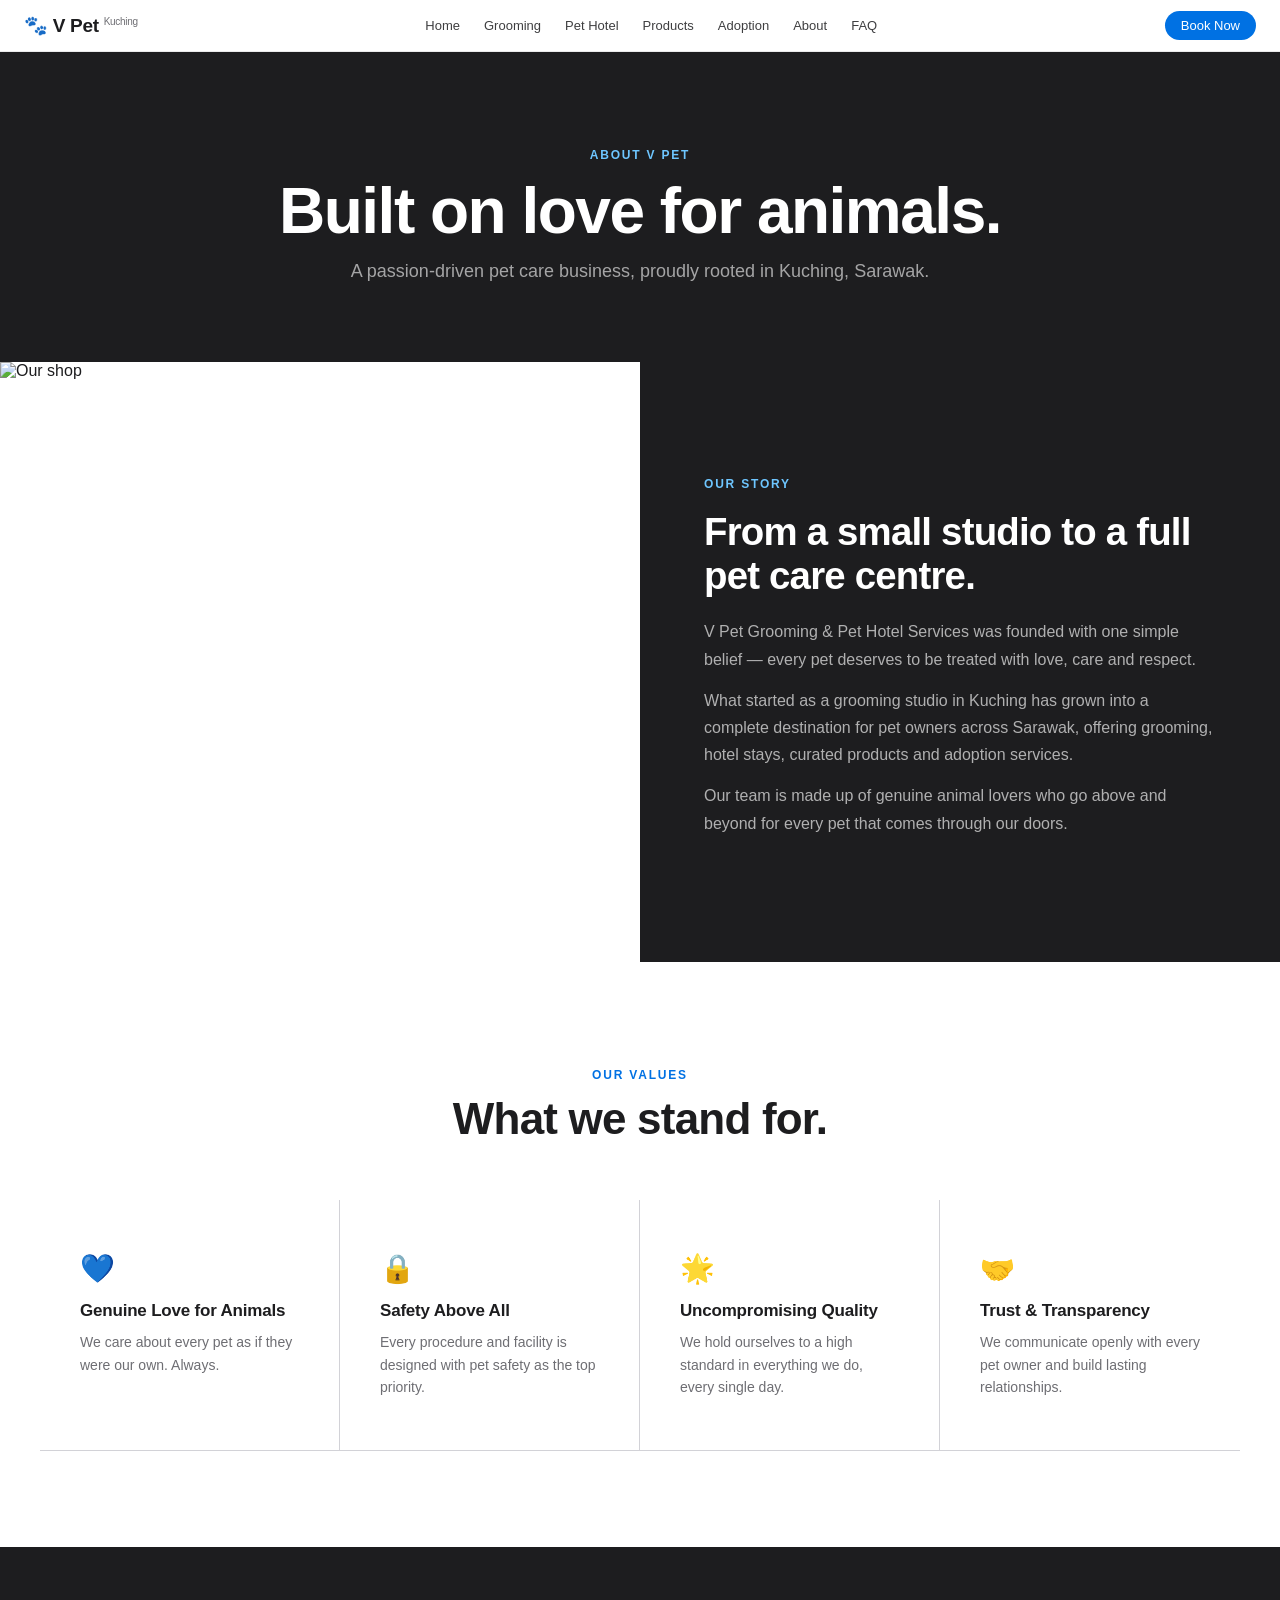
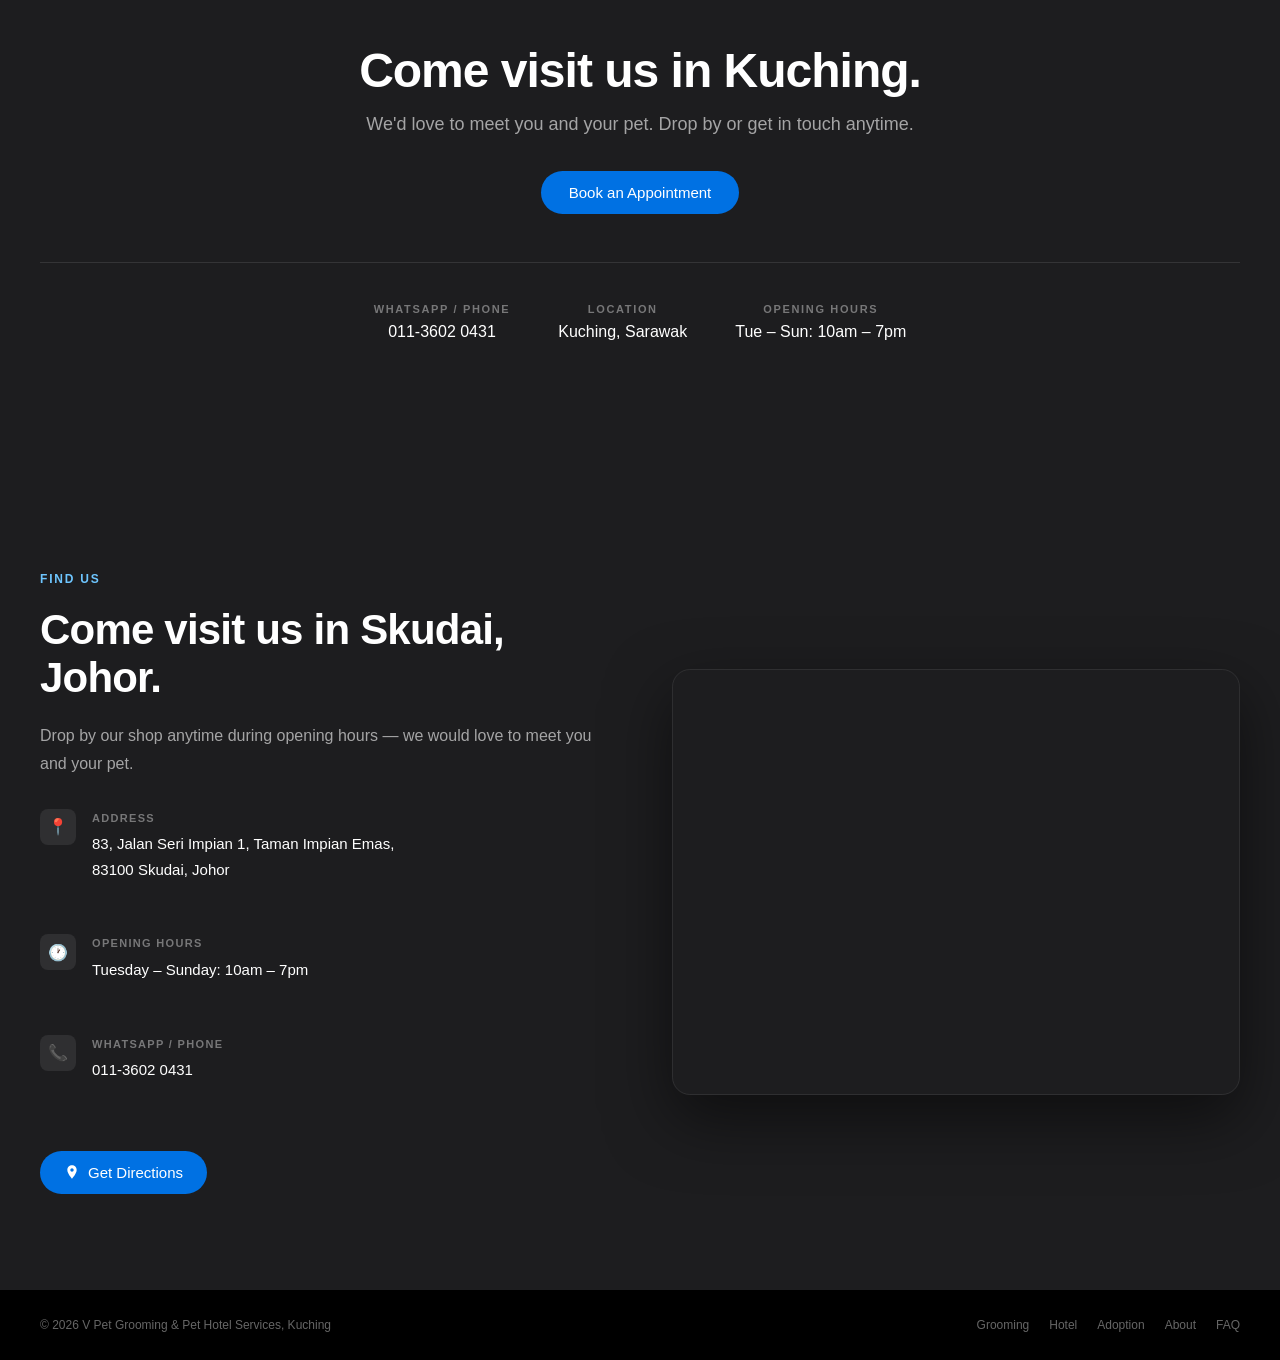
==== about.html @ 7e73fe81 "Website" ====
<!DOCTYPE html>
<html lang="en">
<head>
  <meta charset="UTF-8" />
  <meta name="viewport" content="width=device-width, initial-scale=1.0" />
  <title>About Us — V Pet</title>
  <link rel="stylesheet" href="style.css" />
</head>
<body>
  <nav class="nav">
    <a href="index.html" class="nav-logo">🐾 V Pet <sup>Kuching</sup></a>
    <ul class="nav-links">
      <li><a href="index.html">Home</a></li>
      <li><a href="grooming.html">Grooming</a></li>
      <li><a href="hotel.html">Pet Hotel</a></li>
      <li><a href="products.html">Products</a></li>
      <li><a href="adoption.html">Adoption</a></li>
      <li><a href="about.html">About</a></li>
      <li><a href="faq.html">FAQ</a></li>
    </ul>
    <a href="grooming.html" class="nav-cta">Book Now</a>
    <button class="hamburger" id="hamburger" aria-label="Toggle menu" aria-expanded="false">
      <span></span><span></span><span></span>
    </button>
  </nav>

  <div class="page-hero">
    <p class="eyebrow">About V Pet</p>
    <h1>Built on love for animals.</h1>
    <p>A passion-driven pet care business, proudly rooted in Kuching, Sarawak.</p>
  </div>

  <div class="about-split">
    <div class="about-img">
      <img src="https://images.unsplash.com/photo-1587300003388-59208cc962cb?w=900&auto=format&fit=crop" alt="Our shop" />
    </div>
    <div class="about-text-block">
      <p class="eyebrow">Our Story</p>
      <h2>From a small studio to a full pet care centre.</h2>
      <p>V Pet Grooming & Pet Hotel Services was founded with one simple belief — every pet deserves to be treated with love, care and respect.</p>
      <p>What started as a grooming studio in Kuching has grown into a complete destination for pet owners across Sarawak, offering grooming, hotel stays, curated products and adoption services.</p>
      <p>Our team is made up of genuine animal lovers who go above and beyond for every pet that comes through our doors.</p>
    </div>
  </div>

  <div class="pad-section">
    <div class="section-header">
      <p class="eyebrow">Our Values</p>
      <h2>What we stand for.</h2>
    </div>
    <div class="values-grid max-w">
      <div class="value-item"><div class="value-icon">💙</div><h3>Genuine Love for Animals</h3><p>We care about every pet as if they were our own. Always.</p></div>
      <div class="value-item"><div class="value-icon">🔒</div><h3>Safety Above All</h3><p>Every procedure and facility is designed with pet safety as the top priority.</p></div>
      <div class="value-item"><div class="value-icon">🌟</div><h3>Uncompromising Quality</h3><p>We hold ourselves to a high standard in everything we do, every single day.</p></div>
      <div class="value-item"><div class="value-icon">🤝</div><h3>Trust & Transparency</h3><p>We communicate openly with every pet owner and build lasting relationships.</p></div>
    </div>
  </div>

  <div class="cta-section">
    <h2>Come visit us in Kuching.</h2>
    <p>We'd love to meet you and your pet. Drop by or get in touch anytime.</p>
    <a href="grooming.html" class="btn-primary">Book an Appointment</a>
    <div class="contact-row">
      <div class="contact-item"><p class="label">WhatsApp / Phone</p><p class="value">011-3602 0431</p></div>
      <div class="contact-item"><p class="label">Location</p><p class="value">Kuching, Sarawak</p></div>
      <div class="contact-item"><p class="label">Opening Hours</p><p class="value">Tue – Sun: 10am – 7pm</p></div>
    </div>
  </div>

  <!-- LOCATION -->
  <section class="location-section">
    <div class="location-inner">
      <div class="location-text">
        <p class="eyebrow">Find Us</p>
        <h2>Come visit us in Skudai, Johor.</h2>
        <p>Drop by our shop anytime during opening hours — we would love to meet you and your pet.</p>
        <div class="location-details">
          <div class="location-detail">
            <div class="detail-icon">📍</div>
            <div>
              <p class="detail-label">Address</p>
              <p class="detail-value">83, Jalan Seri Impian 1, Taman Impian Emas,<br>83100 Skudai, Johor</p>
            </div>
          </div>
          <div class="location-detail">
            <div class="detail-icon">🕐</div>
            <div>
              <p class="detail-label">Opening Hours</p>
              <p class="detail-value">Tuesday – Sunday: 10am – 7pm</p>
            </div>
          </div>
          <div class="location-detail">
            <div class="detail-icon">📞</div>
            <div>
              <p class="detail-label">WhatsApp / Phone</p>
              <p class="detail-value">011-3602 0431</p>
            </div>
          </div>
        </div>
        <a href="https://www.google.com/maps/dir/?api=1&destination=83+Jalan+Seri+Impian+1+Taman+Impian+Emas+83100+Skudai+Johor" target="_blank" class="directions-btn">
          <svg viewBox="0 0 24 24" xmlns="http://www.w3.org/2000/svg"><path d="M12 2C8.13 2 5 5.13 5 9c0 5.25 7 13 7 13s7-7.75 7-13c0-3.87-3.13-7-7-7zm0 9.5c-1.38 0-2.5-1.12-2.5-2.5s1.12-2.5 2.5-2.5 2.5 1.12 2.5 2.5-1.12 2.5-2.5 2.5z"/></svg>
          Get Directions
        </a>
      </div>
      <div class="map-container">
        <iframe
          src="https://maps.google.com/maps?q=83+Jalan+Seri+Impian+1,+Taman+Impian+Emas,+83100+Skudai,+Johor&output=embed&z=16"
          allowfullscreen
          loading="lazy"
          referrerpolicy="no-referrer-when-downgrade"
          title="V Pet location map">
        </iframe>
      </div>
    </div>
  </section>


  <footer>
    <p>© 2026 V Pet Grooming & Pet Hotel Services, Kuching</p>
    <div class="footer-links">
      <a href="grooming.html">Grooming</a>
      <a href="hotel.html">Hotel</a>
      <a href="adoption.html">Adoption</a>
      <a href="about.html">About</a>
      <a href="faq.html">FAQ</a>
    </div>
  </footer>

  <!-- Mobile Menu -->
  <div class="mobile-menu" id="mobileMenu">
    <a href="index.html">Home</a>
    <a href="grooming.html">Grooming</a>
    <a href="hotel.html">Pet Hotel</a>
    <a href="products.html">Products</a>
    <a href="adoption.html">Adoption</a>
    <a href="about.html">About</a>
    <a href="faq.html">FAQ</a>
    <a href="https://wa.me/601136020431" target="_blank" class="mobile-cta">Book Now</a>
  </div>

  <script>
    const hamburger = document.getElementById("hamburger");
    const mobileMenu = document.getElementById("mobileMenu");
    hamburger.addEventListener("click", () => {
      const isOpen = mobileMenu.classList.toggle("open");
      hamburger.classList.toggle("open");
      hamburger.setAttribute("aria-expanded", isOpen);
      document.body.style.overflow = isOpen ? "hidden" : "";
    });
    // Close on link click
    mobileMenu.querySelectorAll("a").forEach(link => {
      link.addEventListener("click", () => {
        mobileMenu.classList.remove("open");
        hamburger.classList.remove("open");
        hamburger.setAttribute("aria-expanded", false);
        document.body.style.overflow = "";
      });
    });
  </script>
</body>
</html>
---- style.css ----
/* ── Reset & Base ── */
*, *::before, *::after { margin: 0; padding: 0; box-sizing: border-box; }

:root {
  --black:   #1D1D1F;
  --white:   #FFFFFF;
  --grey:    #6E6E73;
  --light:   #F5F5F7;
  --blue:    #0071E3;
  --blue-dk: #0077ED;
  --border:  #D2D2D7;
  --font: -apple-system, BlinkMacSystemFont, 'SF Pro Display', 'Segoe UI', sans-serif;
}

html { scroll-behavior: smooth; }

body {
  font-family: var(--font);
  color: var(--black);
  background: var(--white);
  -webkit-font-smoothing: antialiased;
}

img { display: block; width: 100%; }
a { text-decoration: none; color: inherit; }

/* ── Navbar ── */
.nav {
  position: sticky; top: 0; z-index: 200;
  height: 52px;
  background: rgba(255,255,255,0.85);
  backdrop-filter: saturate(180%) blur(20px);
  -webkit-backdrop-filter: saturate(180%) blur(20px);
  border-bottom: 1px solid rgba(0,0,0,0.08);
  display: flex; align-items: center; justify-content: space-between;
  padding: 0 24px;
}
.nav-logo {
  font-size: 19px; font-weight: 600; letter-spacing: -0.3px;
  color: var(--black);
}
.nav-logo sup { font-size: 10px; font-weight: 400; color: var(--grey); vertical-align: super; }
.nav-links { display: flex; gap: 0; list-style: none; }
.nav-links a {
  font-size: 13px; color: var(--black); padding: 0 12px; height: 52px;
  display: flex; align-items: center; opacity: 0.85;
  transition: opacity 0.15s;
}
.nav-links a:hover { opacity: 1; }
.nav-links a.active { color: var(--blue); opacity: 1; }
.nav-cta {
  font-size: 13px; background: var(--blue); color: white;
  padding: 7px 16px; border-radius: 20px; font-weight: 500;
  transition: background 0.2s;
}
.nav-cta:hover { background: var(--blue-dk); }

/* ── Hero ── */
.hero {
  position: relative; height: 100vh; min-height: 600px;
  display: flex; flex-direction: column;
  align-items: center; justify-content: flex-end;
  text-align: center; overflow: hidden;
  padding-bottom: 80px;
}
.hero-bg {
  position: absolute; inset: 0;
  background-size: cover; background-position: center;
  filter: brightness(0.42);
  transition: transform 8s ease;
}
.hero:hover .hero-bg { transform: scale(1.03); }
.hero-content { position: relative; z-index: 2; max-width: 800px; padding: 0 24px; }
.hero-eyebrow {
  font-size: 13px; font-weight: 600; letter-spacing: 0.12em;
  text-transform: uppercase; color: #6EC6FF; margin-bottom: 18px;
}
.hero h1 {
  font-size: clamp(40px, 6vw, 72px);
  font-weight: 700; letter-spacing: -1.5px; line-height: 1.05;
  color: white; margin-bottom: 18px;
}
.hero p {
  font-size: clamp(16px, 2vw, 21px); color: rgba(255,255,255,0.75);
  line-height: 1.5; margin-bottom: 36px; font-weight: 300;
}
.hero-actions { display: flex; gap: 16px; justify-content: center; flex-wrap: wrap; }
.btn-primary {
  font-size: 15px; font-weight: 500;
  background: var(--blue); color: white;
  padding: 13px 28px; border-radius: 30px;
  transition: background 0.2s, transform 0.15s;
  display: inline-block;
}
.btn-primary:hover { background: var(--blue-dk); transform: scale(1.02); }
.btn-ghost {
  font-size: 15px; font-weight: 500;
  background: rgba(255,255,255,0.15);
  backdrop-filter: blur(10px);
  border: 1px solid rgba(255,255,255,0.3);
  color: white; padding: 13px 28px; border-radius: 30px;
  transition: background 0.2s;
  display: inline-block;
}
.btn-ghost:hover { background: rgba(255,255,255,0.25); }

/* ── Billboard sections (Apple-style full-bleed feature) ── */
.billboard {
  position: relative; height: 85vh; min-height: 520px;
  display: flex; align-items: flex-end;
  overflow: hidden;
}
.billboard-bg {
  position: absolute; inset: 0;
  background-size: cover; background-position: center;
}
.billboard-overlay {
  position: absolute; inset: 0;
  background: linear-gradient(to top, rgba(0,0,0,0.75) 0%, rgba(0,0,0,0.1) 55%, transparent 100%);
}
.billboard-content {
  position: relative; z-index: 2;
  padding: 64px 64px; color: white; max-width: 620px;
}
.billboard-content .eyebrow {
  font-size: 12px; font-weight: 600; letter-spacing: 0.15em;
  text-transform: uppercase; color: #6EC6FF; margin-bottom: 14px;
}
.billboard-content h2 {
  font-size: clamp(32px, 4vw, 52px);
  font-weight: 700; letter-spacing: -1px; line-height: 1.1;
  margin-bottom: 16px;
}
.billboard-content p {
  font-size: 16px; color: rgba(255,255,255,0.78);
  line-height: 1.65; margin-bottom: 28px; font-weight: 300;
}
.btn-link {
  font-size: 15px; color: #6EC6FF; font-weight: 500;
  display: inline-flex; align-items: center; gap: 6px;
  border-bottom: 1px solid rgba(110,198,255,0.4);
  padding-bottom: 2px;
  transition: color 0.15s;
}
.btn-link:hover { color: white; border-color: rgba(255,255,255,0.5); }
.btn-link::after { content: '→'; font-size: 16px; }

/* ── Stat strip ── */
.stats {
  display: grid; grid-template-columns: repeat(4, 1fr);
  border-top: 1px solid var(--border);
  border-bottom: 1px solid var(--border);
}
.stat {
  padding: 40px 24px; text-align: center;
  border-right: 1px solid var(--border);
}
.stat:last-child { border-right: none; }
.stat-number {
  font-size: 40px; font-weight: 700; letter-spacing: -1px;
  color: var(--blue); margin-bottom: 6px;
}
.stat-label { font-size: 13px; color: var(--grey); }

/* ── Services tiled grid ── */
.tile-section { background: var(--light); padding: 80px 24px; }
.tile-header { text-align: center; margin-bottom: 56px; }
.tile-header .eyebrow {
  font-size: 12px; font-weight: 600; letter-spacing: 0.15em;
  text-transform: uppercase; color: var(--blue); margin-bottom: 12px;
}
.tile-header h2 {
  font-size: clamp(28px, 4vw, 44px); font-weight: 700;
  letter-spacing: -0.8px; color: var(--black);
}
.tile-grid {
  display: grid;
  grid-template-columns: repeat(auto-fit, minmax(260px, 1fr));
  gap: 2px; max-width: 1200px; margin: 0 auto;
}
.tile {
  background: var(--white); overflow: hidden;
  transition: transform 0.25s; cursor: pointer;
  display: block; color: inherit;
}
.tile:hover { transform: scale(1.01); z-index: 2; position: relative; }
.tile img { height: 260px; object-fit: cover; }
.tile-body { padding: 28px 28px 32px; }
.tile-body .tag {
  font-size: 11px; font-weight: 600; letter-spacing: 0.12em;
  text-transform: uppercase; color: var(--blue); margin-bottom: 10px;
}
.tile-body h3 {
  font-size: 20px; font-weight: 600; letter-spacing: -0.3px;
  margin-bottom: 10px; color: var(--black);
}
.tile-body p { font-size: 14px; color: var(--grey); line-height: 1.6; }

/* ── Pricing ── */
.pricing-section { padding: 96px 24px; background: var(--white); }
.pricing-section .section-header { text-align: center; margin-bottom: 56px; }
.pricing-section .eyebrow {
  font-size: 12px; font-weight: 600; letter-spacing: 0.15em;
  text-transform: uppercase; color: var(--blue); margin-bottom: 12px;
}
.pricing-section h2 {
  font-size: clamp(28px, 4vw, 44px); font-weight: 700;
  letter-spacing: -0.8px;
}
.pricing-section p.sub {
  font-size: 17px; color: var(--grey); margin-top: 10px; font-weight: 300;
}
.pricing-grid {
  display: grid; grid-template-columns: repeat(auto-fit, minmax(260px, 1fr));
  gap: 1px; background: var(--border);
  border: 1px solid var(--border);
  border-radius: 18px; overflow: hidden;
  max-width: 960px; margin: 0 auto;
}
.pricing-card {
  background: var(--white); padding: 40px 36px;
}
.pricing-card.featured { background: var(--black); color: white; }
.pricing-card .plan-name {
  font-size: 13px; font-weight: 600; letter-spacing: 0.08em;
  text-transform: uppercase; color: var(--blue); margin-bottom: 8px;
}
.pricing-card.featured .plan-name { color: #6EC6FF; }
.pricing-card .price {
  font-size: 44px; font-weight: 700; letter-spacing: -1.5px;
  margin: 12px 0 4px;
}
.pricing-card .price-note {
  font-size: 13px; color: var(--grey); margin-bottom: 28px;
}
.pricing-card.featured .price-note { color: rgba(255,255,255,0.5); }
.pricing-card hr { border: none; border-top: 1px solid var(--border); margin-bottom: 24px; }
.pricing-card.featured hr { border-color: rgba(255,255,255,0.12); }
.pricing-card ul { list-style: none; display: flex; flex-direction: column; gap: 12px; }
.pricing-card li { font-size: 14px; color: var(--grey); display: flex; gap: 10px; align-items: flex-start; }
.pricing-card.featured li { color: rgba(255,255,255,0.7); }
.pricing-card li::before { content: '✓'; color: var(--blue); font-weight: 700; flex-shrink: 0; }
.pricing-card.featured li::before { color: #6EC6FF; }

/* ── Pet cards (adoption) ── */
.pet-section { padding: 96px 24px; background: var(--light); }
.pets-grid {
  display: grid; grid-template-columns: repeat(auto-fill, minmax(260px, 1fr));
  gap: 24px; max-width: 1200px; margin: 0 auto;
}
.pet-card {
  background: var(--white); border-radius: 18px; overflow: hidden;
  box-shadow: 0 2px 20px rgba(0,0,0,0.07);
  transition: transform 0.2s, box-shadow 0.2s;
}
.pet-card:hover { transform: translateY(-6px); box-shadow: 0 12px 40px rgba(0,0,0,0.12); }
.pet-card img { height: 240px; object-fit: cover; }
.pet-card-body { padding: 22px 24px 28px; }
.pet-card-body .breed {
  font-size: 11px; font-weight: 600; letter-spacing: 0.12em;
  text-transform: uppercase; color: var(--blue); margin-bottom: 6px;
}
.pet-card-body h3 { font-size: 20px; font-weight: 600; letter-spacing: -0.3px; margin-bottom: 8px; }
.pet-card-body p { font-size: 14px; color: var(--grey); line-height: 1.55; margin-bottom: 20px; }
.adopt-link {
  font-size: 14px; color: var(--blue); font-weight: 500;
  display: inline-flex; align-items: center; gap: 5px;
}
.adopt-link::after { content: '→'; }
.adopt-link:hover { color: var(--blue-dk); }

/* ── Products ── */
.products-section { padding: 96px 24px; }
.products-grid {
  display: grid; grid-template-columns: repeat(auto-fill, minmax(220px, 1fr));
  gap: 24px; max-width: 1200px; margin: 0 auto;
}
.product-card {
  border-radius: 16px; overflow: hidden;
  border: 1px solid var(--border);
  transition: box-shadow 0.2s, transform 0.2s;
}
.product-card:hover { transform: translateY(-4px); box-shadow: 0 8px 30px rgba(0,0,0,0.1); }
.product-card img { height: 200px; object-fit: cover; }
.product-body { padding: 18px 20px 24px; background: var(--white); }
.product-body .category {
  font-size: 11px; font-weight: 600; letter-spacing: 0.12em;
  text-transform: uppercase; color: var(--blue); margin-bottom: 6px;
}
.product-body h3 { font-size: 16px; font-weight: 600; margin-bottom: 4px; }
.product-body .product-desc { font-size: 13px; color: var(--grey); margin-bottom: 12px; }
.product-body .product-price { font-size: 17px; font-weight: 700; color: var(--black); }

/* ── About ── */
.about-split {
  display: grid; grid-template-columns: 1fr 1fr;
  min-height: 600px;
}
.about-img { overflow: hidden; }
.about-img img { height: 100%; object-fit: cover; }
.about-text-block {
  padding: 80px 64px; display: flex;
  flex-direction: column; justify-content: center;
  background: var(--black); color: white;
}
.about-text-block .eyebrow {
  font-size: 12px; font-weight: 600; letter-spacing: 0.15em;
  text-transform: uppercase; color: #6EC6FF; margin-bottom: 16px;
}
.about-text-block h2 {
  font-size: clamp(28px, 3vw, 42px); font-weight: 700;
  letter-spacing: -0.8px; line-height: 1.15; margin-bottom: 20px;
}
.about-text-block p {
  font-size: 16px; color: rgba(255,255,255,0.65);
  line-height: 1.7; margin-bottom: 14px; font-weight: 300;
}

/* ── Values ── */
.values-grid {
  display: grid; grid-template-columns: repeat(auto-fit, minmax(220px, 1fr));
  gap: 0; max-width: 100%;
}
.value-item {
  padding: 52px 40px; border-right: 1px solid var(--border);
  border-bottom: 1px solid var(--border);
}
.value-item:nth-child(4n) { border-right: none; }
.value-icon { font-size: 28px; margin-bottom: 16px; }
.value-item h3 { font-size: 17px; font-weight: 600; margin-bottom: 10px; letter-spacing: -0.2px; }
.value-item p { font-size: 14px; color: var(--grey); line-height: 1.6; }

/* ── Page hero (inner pages) ── */
.page-hero {
  background: var(--black); padding: 96px 40px 80px;
  text-align: center;
}
.page-hero .eyebrow {
  font-size: 12px; font-weight: 600; letter-spacing: 0.15em;
  text-transform: uppercase; color: #6EC6FF; margin-bottom: 16px;
}
.page-hero h1 {
  font-size: clamp(36px, 5vw, 64px); font-weight: 700;
  letter-spacing: -1.5px; color: white; line-height: 1.05; margin-bottom: 16px;
}
.page-hero p { font-size: 18px; color: rgba(255,255,255,0.6); font-weight: 300; }

/* ── Section header ── */
.section-header { text-align: center; margin-bottom: 56px; }
.section-header .eyebrow {
  font-size: 12px; font-weight: 600; letter-spacing: 0.15em;
  text-transform: uppercase; color: var(--blue); margin-bottom: 12px;
}
.section-header h2 {
  font-size: clamp(28px, 4vw, 44px); font-weight: 700;
  letter-spacing: -0.8px; color: var(--black);
}
.section-header p { font-size: 17px; color: var(--grey); margin-top: 10px; font-weight: 300; }

/* ── Contact / CTA ── */
.cta-section {
  background: var(--black); padding: 96px 40px;
  text-align: center; color: white;
}
.cta-section h2 {
  font-size: clamp(28px, 4vw, 48px); font-weight: 700;
  letter-spacing: -1px; margin-bottom: 16px;
}
.cta-section p { font-size: 18px; color: rgba(255,255,255,0.6); margin-bottom: 36px; font-weight: 300; }
.contact-row {
  display: flex; justify-content: center; gap: 48px;
  flex-wrap: wrap; margin-top: 48px;
  border-top: 1px solid rgba(255,255,255,0.1); padding-top: 40px;
}
.contact-item { text-align: center; }
.contact-item .label {
  font-size: 11px; font-weight: 600; letter-spacing: 0.15em;
  text-transform: uppercase; color: rgba(255,255,255,0.4); margin-bottom: 8px;
}
.contact-item .value { font-size: 16px; color: white; font-weight: 500; }

/* ── Footer ── */
footer {
  background: #000; padding: 28px 40px;
  display: flex; justify-content: space-between; align-items: center;
  flex-wrap: wrap; gap: 12px;
}
footer p { font-size: 12px; color: rgba(255,255,255,0.4); }
.footer-links { display: flex; gap: 20px; }
.footer-links a { font-size: 12px; color: rgba(255,255,255,0.4); transition: color 0.15s; }
.footer-links a:hover { color: rgba(255,255,255,0.7); }

/* ── Utility ── */
.pad-section { padding: 96px 40px; }
.max-w { max-width: 1200px; margin: 0 auto; }
.bg-light { background: var(--light); }

/* ── Responsive ── */
@media (max-width: 900px) {
  .stats { grid-template-columns: repeat(2,1fr); }
  .stat:nth-child(2) { border-right: none; }
  .stat:nth-child(3) { border-right: 1px solid var(--border); }
  .about-split { grid-template-columns: 1fr; }
  .about-img { height: 340px; }
  .about-text-block { padding: 56px 32px; }
  .billboard-content { padding: 40px 32px; }
  .nav-links { display: none; }
}
@media (max-width: 600px) {
  .stats { grid-template-columns: 1fr 1fr; }
  .hero h1 { font-size: 36px; }
  .page-hero { padding: 64px 24px 56px; }
  .pad-section { padding: 64px 24px; }
  .value-item { border-right: none; }
}

/* ── Location Section ── */
.location-section {
  background: var(--black);
  padding: 96px 40px;
  color: white;
}
.location-inner {
  max-width: 1200px;
  margin: 0 auto;
  display: grid;
  grid-template-columns: 1fr 1fr;
  gap: 64px;
  align-items: center;
}
.location-text .eyebrow {
  font-size: 12px; font-weight: 600; letter-spacing: 0.15em;
  text-transform: uppercase; color: #6EC6FF; margin-bottom: 16px;
}
.location-text h2 {
  font-size: clamp(28px, 3.5vw, 42px);
  font-weight: 700; letter-spacing: -0.8px;
  line-height: 1.15; margin-bottom: 20px;
}
.location-text p {
  font-size: 16px; color: rgba(255,255,255,0.6);
  line-height: 1.7; font-weight: 300; margin-bottom: 32px;
}
.location-details {
  display: flex; flex-direction: column; gap: 20px;
  margin-bottom: 36px;
}
.location-detail {
  display: flex; gap: 16px; align-items: flex-start;
}
.location-detail .detail-icon {
  width: 36px; height: 36px;
  background: rgba(255,255,255,0.08);
  border-radius: 8px;
  display: flex; align-items: center; justify-content: center;
  font-size: 16px; flex-shrink: 0;
}
.location-detail .detail-label {
  font-size: 11px; font-weight: 600; letter-spacing: 0.12em;
  text-transform: uppercase; color: rgba(255,255,255,0.4);
  margin-bottom: 4px;
}
.location-detail .detail-value {
  font-size: 15px; color: white; font-weight: 400;
}
.directions-btn {
  display: inline-flex; align-items: center; gap: 8px;
  background: var(--blue); color: white;
  padding: 13px 24px; border-radius: 30px;
  font-size: 15px; font-weight: 500;
  transition: background 0.2s, transform 0.15s;
}
.directions-btn:hover { background: var(--blue-dk); transform: scale(1.02); }
.directions-btn svg { width: 16px; height: 16px; fill: white; }
.map-container {
  border-radius: 18px;
  overflow: hidden;
  box-shadow: 0 24px 64px rgba(0,0,0,0.5);
  aspect-ratio: 4/3;
  border: 1px solid rgba(255,255,255,0.08);
}
.map-container iframe {
  width: 100%; height: 100%;
  border: none; display: block;
}

@media (max-width: 900px) {
  .location-inner { grid-template-columns: 1fr; gap: 40px; }
  .location-section { padding: 64px 24px; }
}

/* ── Mobile Hamburger Menu ── */
.hamburger {
  display: none;
  flex-direction: column;
  justify-content: center;
  gap: 5px;
  background: none;
  border: none;
  cursor: pointer;
  padding: 4px;
  z-index: 300;
}
.hamburger span {
  display: block;
  width: 22px;
  height: 2px;
  background: var(--black);
  border-radius: 2px;
  transition: transform 0.3s ease, opacity 0.3s ease;
  transform-origin: center;
}
.hamburger.open span:nth-child(1) { transform: translateY(7px) rotate(45deg); }
.hamburger.open span:nth-child(2) { opacity: 0; }
.hamburger.open span:nth-child(3) { transform: translateY(-7px) rotate(-45deg); }

.mobile-menu {
  display: none;
  position: fixed;
  inset: 52px 0 0 0;
  background: rgba(255,255,255,0.97);
  backdrop-filter: saturate(180%) blur(20px);
  -webkit-backdrop-filter: saturate(180%) blur(20px);
  z-index: 199;
  flex-direction: column;
  padding: 32px 28px;
  gap: 0;
  overflow-y: auto;
  transform: translateY(-16px);
  opacity: 0;
  transition: transform 0.3s ease, opacity 0.3s ease;
  pointer-events: none;
}
.mobile-menu.open {
  display: flex;
  transform: translateY(0);
  opacity: 1;
  pointer-events: all;
}
.mobile-menu a {
  font-size: 20px;
  font-weight: 500;
  color: var(--black);
  padding: 16px 0;
  border-bottom: 1px solid var(--border);
  letter-spacing: -0.3px;
  display: block;
  transition: color 0.15s;
}
.mobile-menu a:last-child { border-bottom: none; }
.mobile-menu a:hover { color: var(--blue); }
.mobile-menu a.active { color: var(--blue); }
.mobile-menu .mobile-cta {
  margin-top: 28px;
  background: var(--blue);
  color: white !important;
  text-align: center;
  padding: 14px 28px !important;
  border-radius: 30px;
  border-bottom: none !important;
  font-size: 16px !important;
}
.mobile-menu .mobile-cta:hover { background: var(--blue-dk); color: white !important; }

@media (max-width: 900px) {
  .nav-links { display: none; }
  .nav-cta { display: none; }
  .hamburger { display: flex; }
}
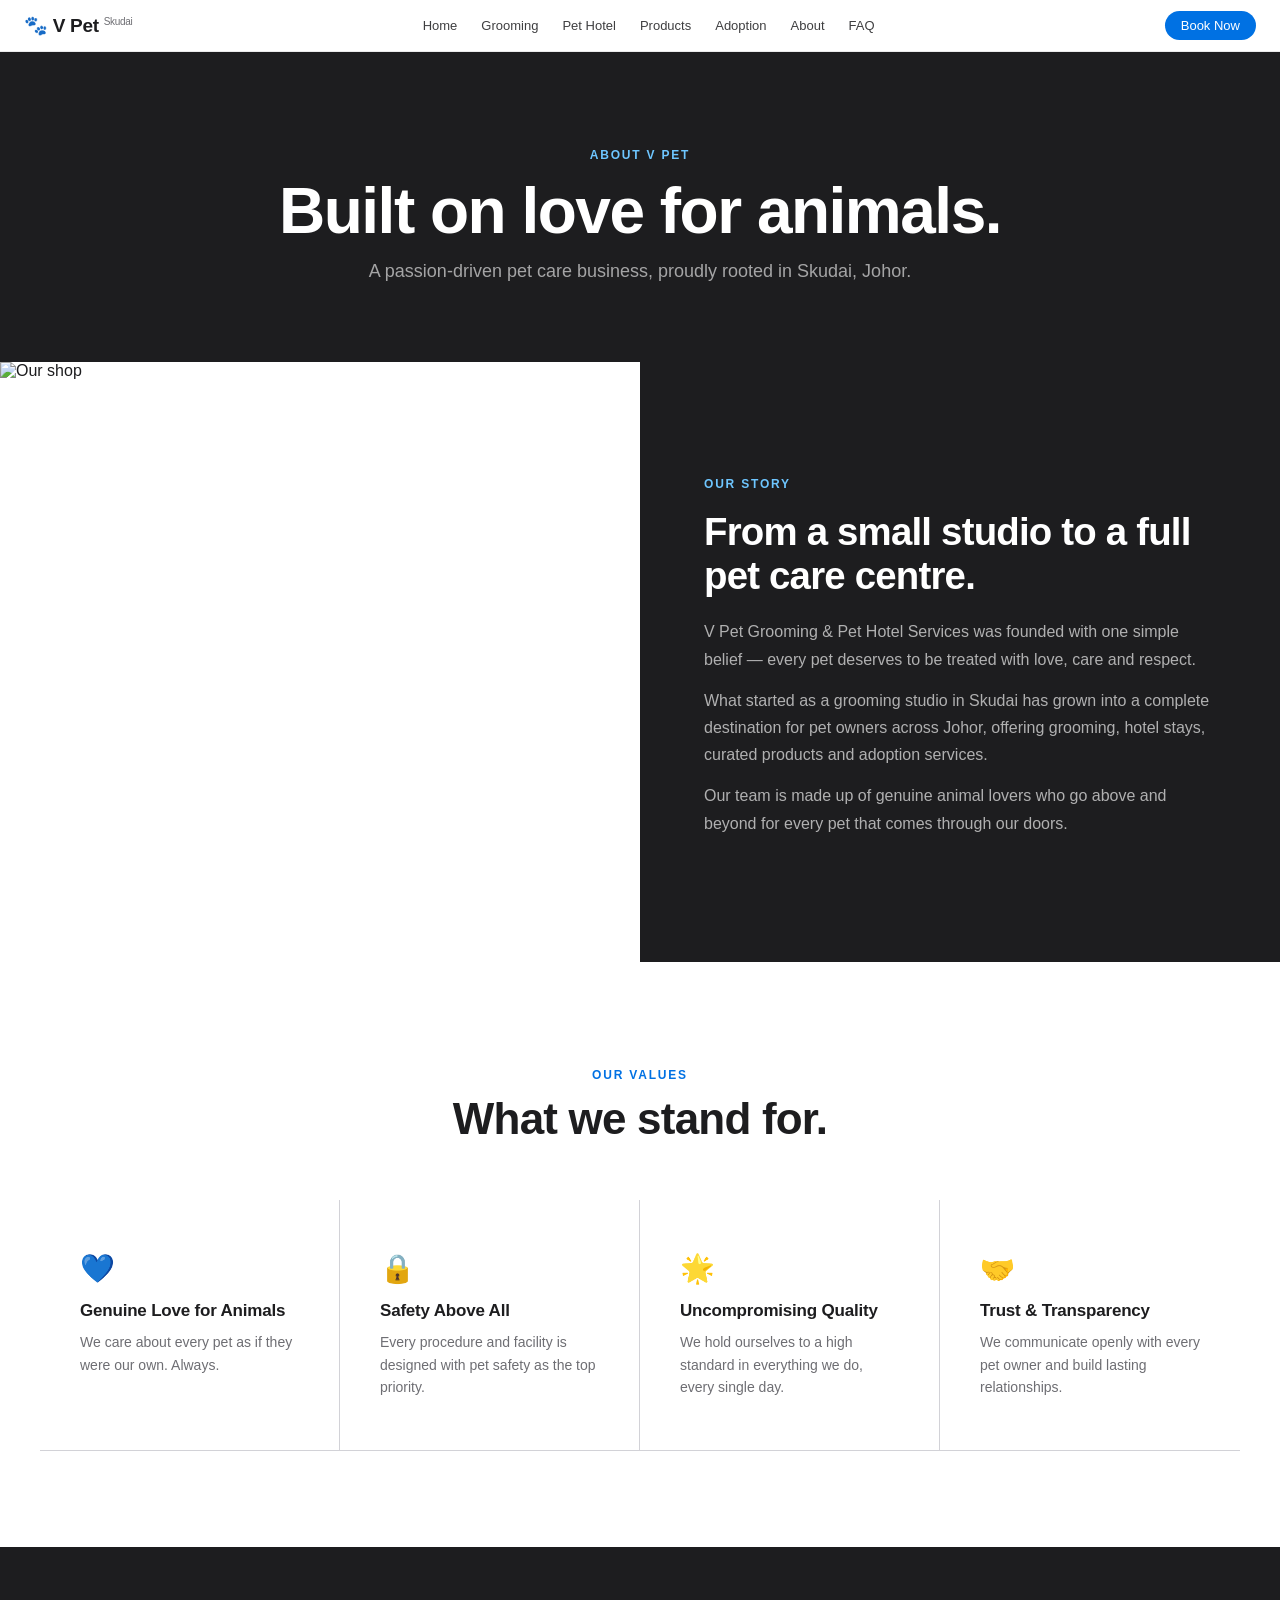
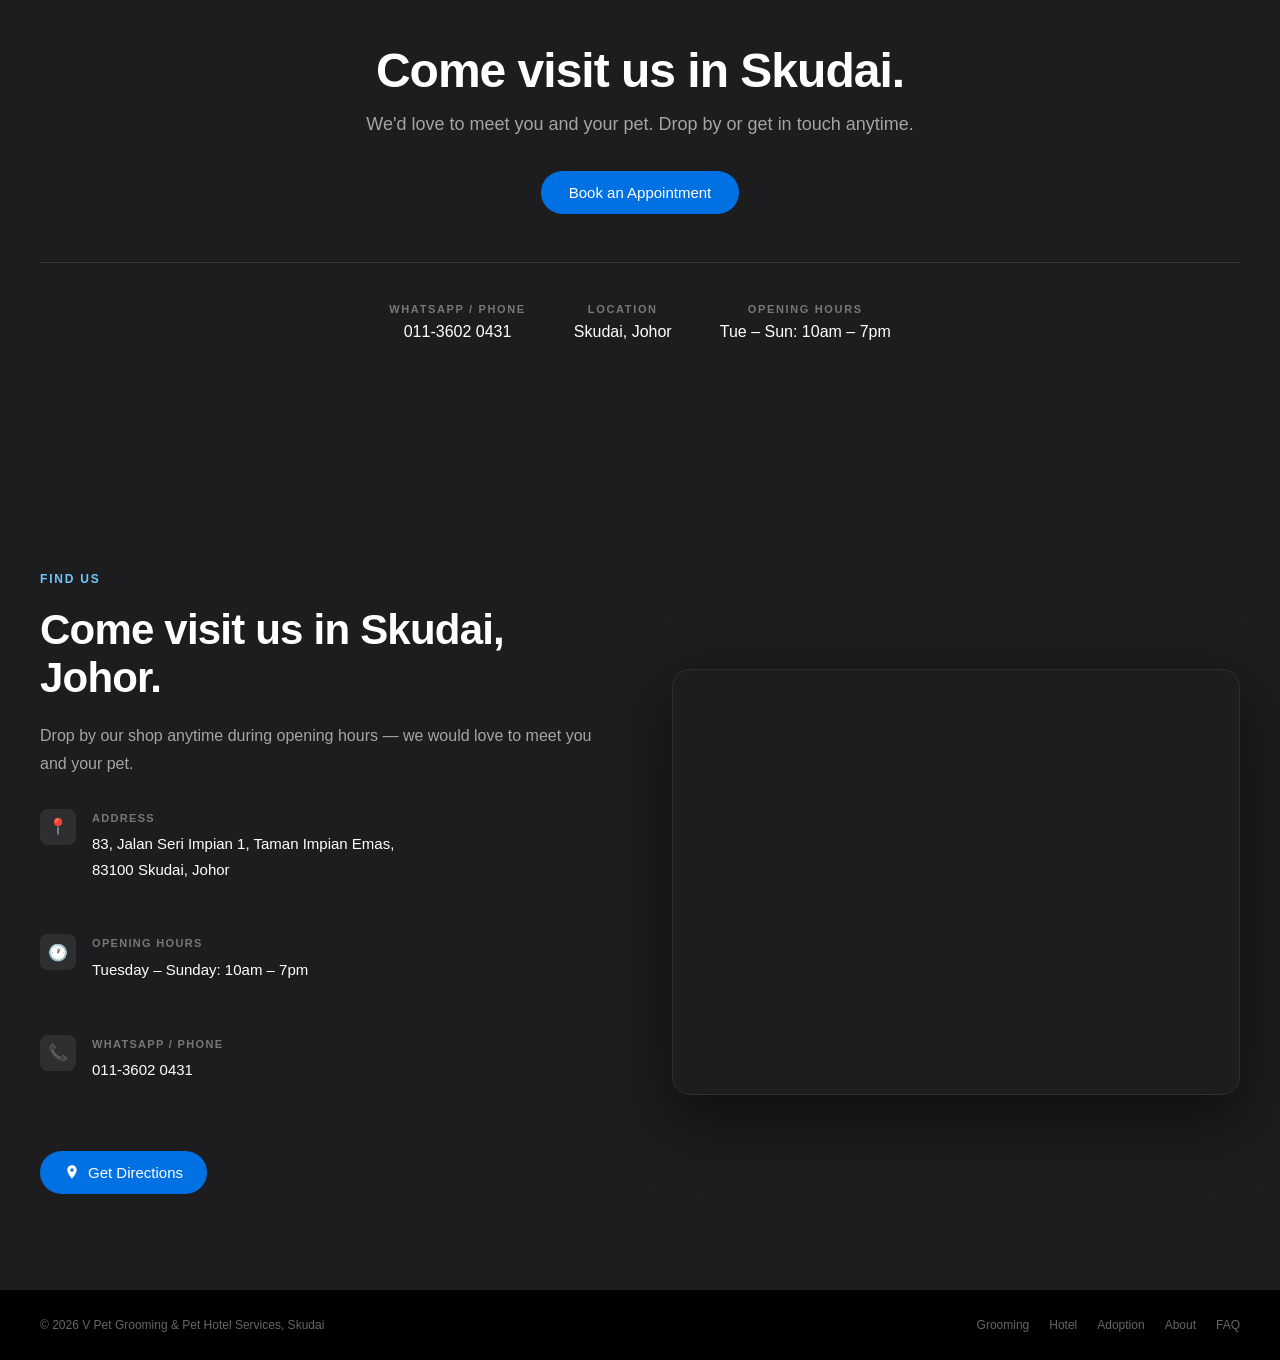
==== commit 94419317: "New Update" ====
--- a/about.html
+++ b/about.html
@@ -8,7 +8,7 @@
 </head>
 <body>
   <nav class="nav">
-    <a href="index.html" class="nav-logo">🐾 V Pet <sup>Kuching</sup></a>
+    <a href="index.html" class="nav-logo">🐾 V Pet <sup>Skudai</sup></a>
     <ul class="nav-links">
       <li><a href="index.html">Home</a></li>
       <li><a href="grooming.html">Grooming</a></li>
@@ -27,7 +27,7 @@
   <div class="page-hero">
     <p class="eyebrow">About V Pet</p>
     <h1>Built on love for animals.</h1>
-    <p>A passion-driven pet care business, proudly rooted in Kuching, Sarawak.</p>
+    <p>A passion-driven pet care business, proudly rooted in Skudai, Johor.</p>
   </div>
 
   <div class="about-split">
@@ -38,7 +38,7 @@
       <p class="eyebrow">Our Story</p>
       <h2>From a small studio to a full pet care centre.</h2>
       <p>V Pet Grooming & Pet Hotel Services was founded with one simple belief — every pet deserves to be treated with love, care and respect.</p>
-      <p>What started as a grooming studio in Kuching has grown into a complete destination for pet owners across Sarawak, offering grooming, hotel stays, curated products and adoption services.</p>
+      <p>What started as a grooming studio in Skudai has grown into a complete destination for pet owners across Johor, offering grooming, hotel stays, curated products and adoption services.</p>
       <p>Our team is made up of genuine animal lovers who go above and beyond for every pet that comes through our doors.</p>
     </div>
   </div>
@@ -57,12 +57,12 @@
   </div>
 
   <div class="cta-section">
-    <h2>Come visit us in Kuching.</h2>
+    <h2>Come visit us in Skudai.</h2>
     <p>We'd love to meet you and your pet. Drop by or get in touch anytime.</p>
     <a href="grooming.html" class="btn-primary">Book an Appointment</a>
     <div class="contact-row">
       <div class="contact-item"><p class="label">WhatsApp / Phone</p><p class="value">011-3602 0431</p></div>
-      <div class="contact-item"><p class="label">Location</p><p class="value">Kuching, Sarawak</p></div>
+      <div class="contact-item"><p class="label">Location</p><p class="value">Skudai, Johor</p></div>
       <div class="contact-item"><p class="label">Opening Hours</p><p class="value">Tue – Sun: 10am – 7pm</p></div>
     </div>
   </div>
@@ -116,7 +116,7 @@
 
 
   <footer>
-    <p>© 2026 V Pet Grooming & Pet Hotel Services, Kuching</p>
+    <p>© 2026 V Pet Grooming & Pet Hotel Services, Skudai</p>
     <div class="footer-links">
       <a href="grooming.html">Grooming</a>
       <a href="hotel.html">Hotel</a>
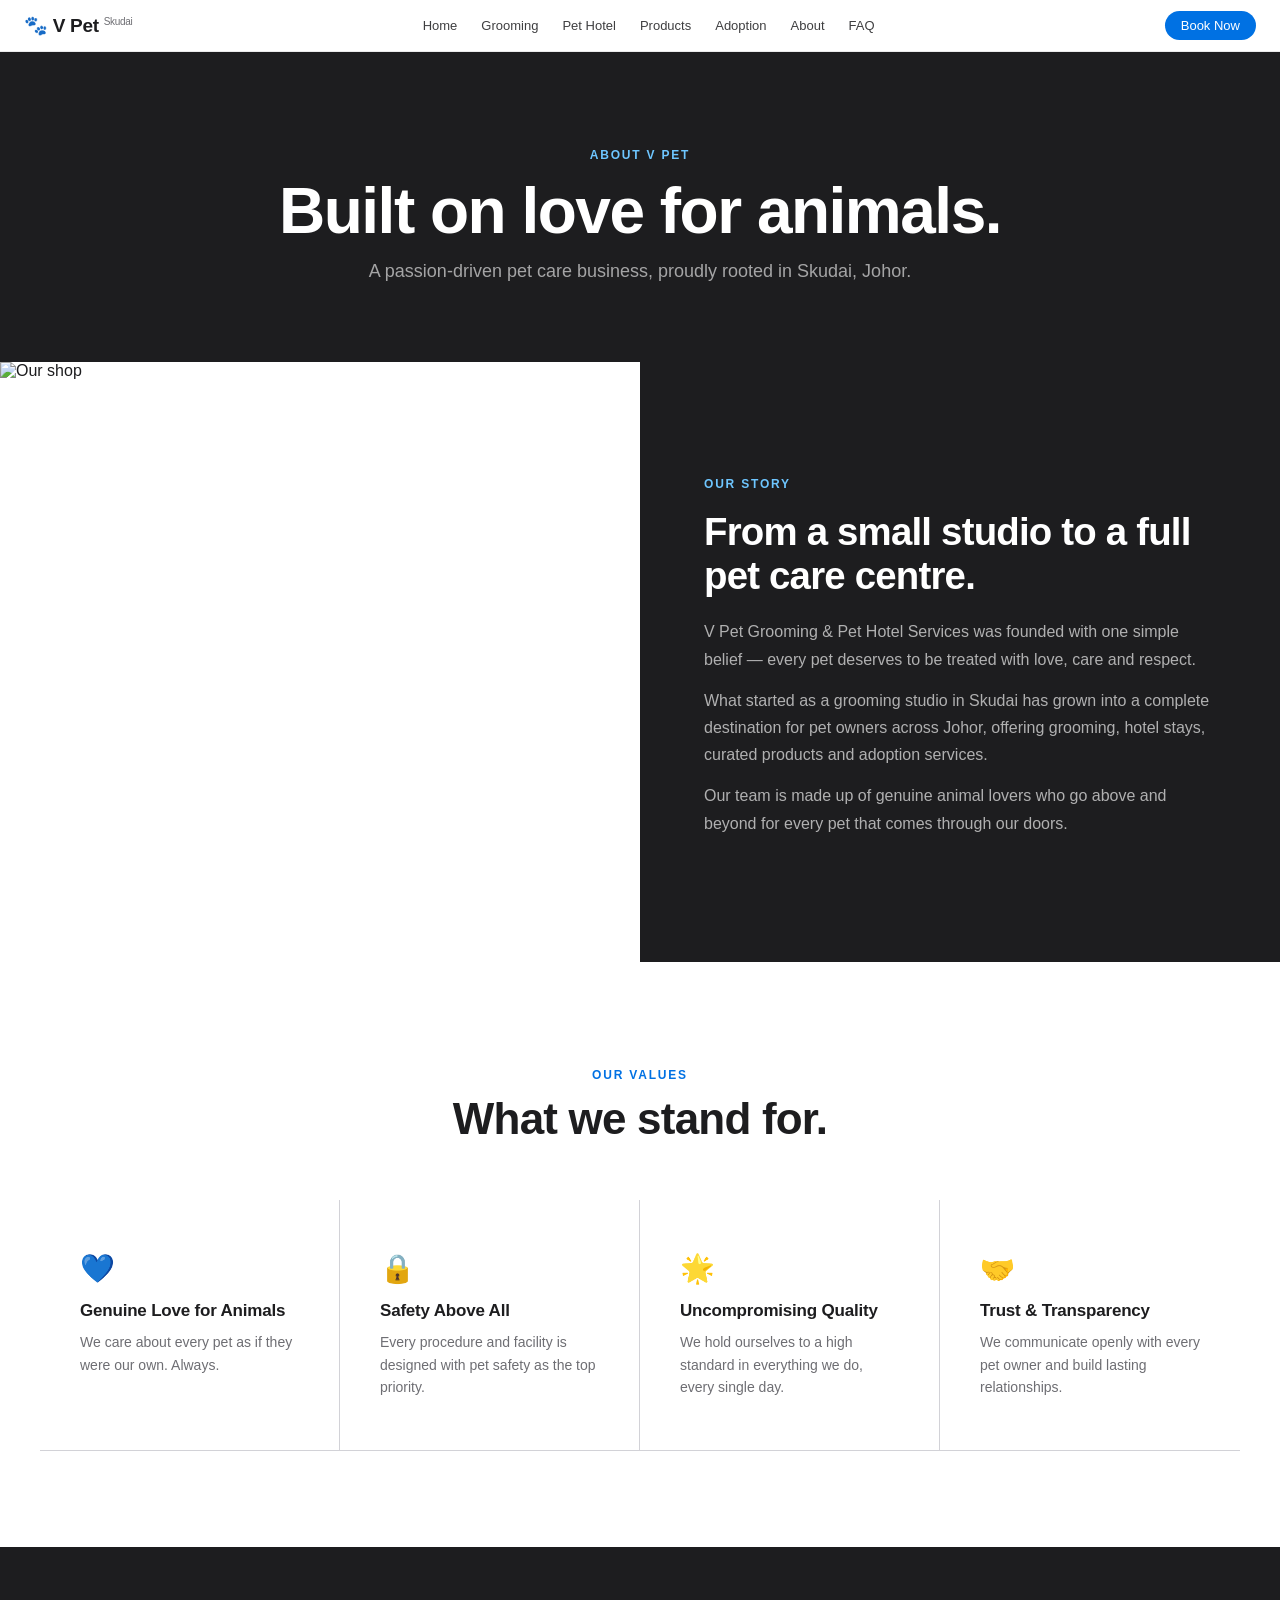
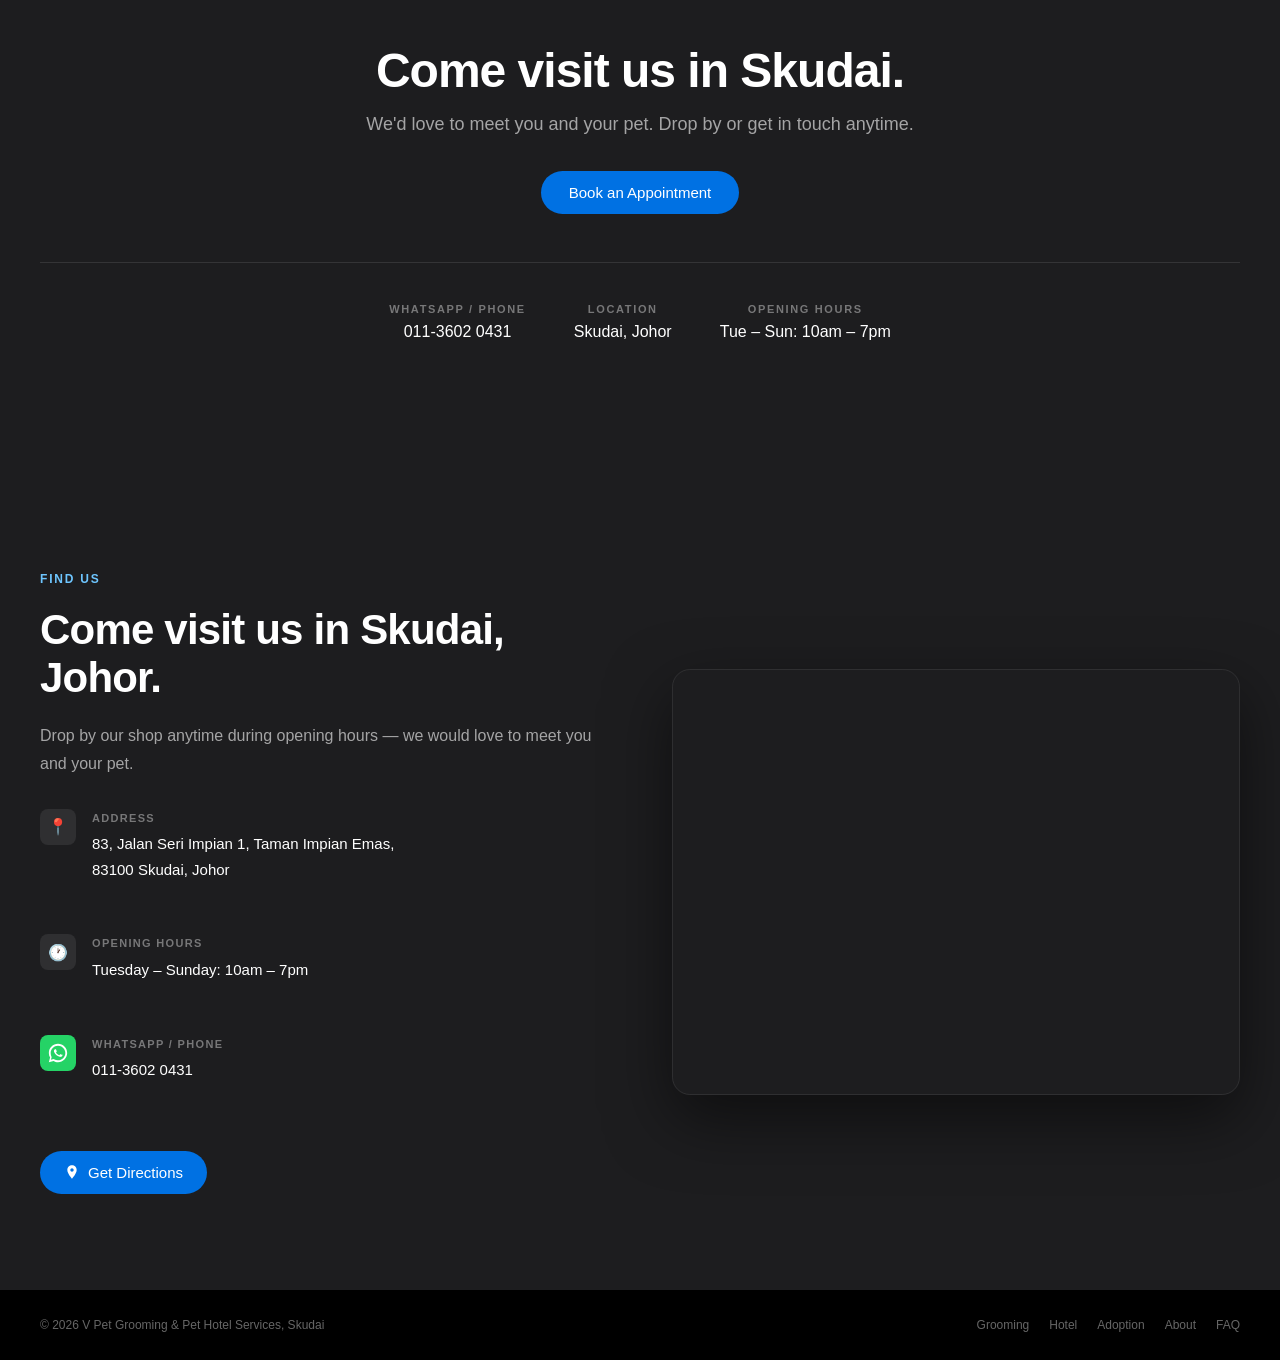
==== commit 3cf83a62: "whatsapp logo" ====
--- a/about.html
+++ b/about.html
@@ -90,7 +90,11 @@
             </div>
           </div>
           <div class="location-detail">
-            <div class="detail-icon">📞</div>
+            <div class="detail-icon" style="background:#25D366; padding:0; display:flex; align-items:center; justify-content:center;">
+              <svg xmlns="http://www.w3.org/2000/svg" viewBox="0 0 48 48" width="22" height="22">
+                <path fill="white" d="M24 4C13 4 4 13 4 24c0 3.6 1 7 2.7 10L4 44l10.3-2.7C17.1 43 20.5 44 24 44c11 0 20-9 20-20S35 4 24 4zm0 36c-3.1 0-6.1-.8-8.7-2.4l-.6-.4-6.1 1.6 1.6-5.9-.4-.6C8.8 30.1 8 27.1 8 24 8 15.2 15.2 8 24 8s16 7.2 16 16-7.2 16-16 16zm8.9-11.9c-.5-.2-2.8-1.4-3.2-1.5-.4-.2-.7-.2-1 .2-.3.5-1.1 1.5-1.4 1.8-.3.3-.5.4-1 .1-.5-.2-2-.7-3.8-2.3-1.4-1.2-2.3-2.8-2.6-3.2-.3-.5 0-.7.2-1 .2-.2.5-.5.7-.8.2-.3.3-.5.4-.8.2-.3.1-.6 0-.8-.1-.2-1-2.5-1.4-3.4-.4-.9-.7-.8-1-.8h-.9c-.3 0-.8.1-1.2.6-.4.5-1.6 1.5-1.6 3.7s1.6 4.3 1.9 4.6c.2.3 3.2 4.9 7.8 6.8 1.1.5 1.9.7 2.6.9 1.1.3 2.1.3 2.9.2.9-.1 2.8-1.1 3.2-2.2.4-1.1.4-2 .3-2.2-.2-.3-.5-.4-1-.6z"/>
+              </svg>
+            </div>
             <div>
               <p class="detail-label">WhatsApp / Phone</p>
               <p class="detail-value">011-3602 0431</p>
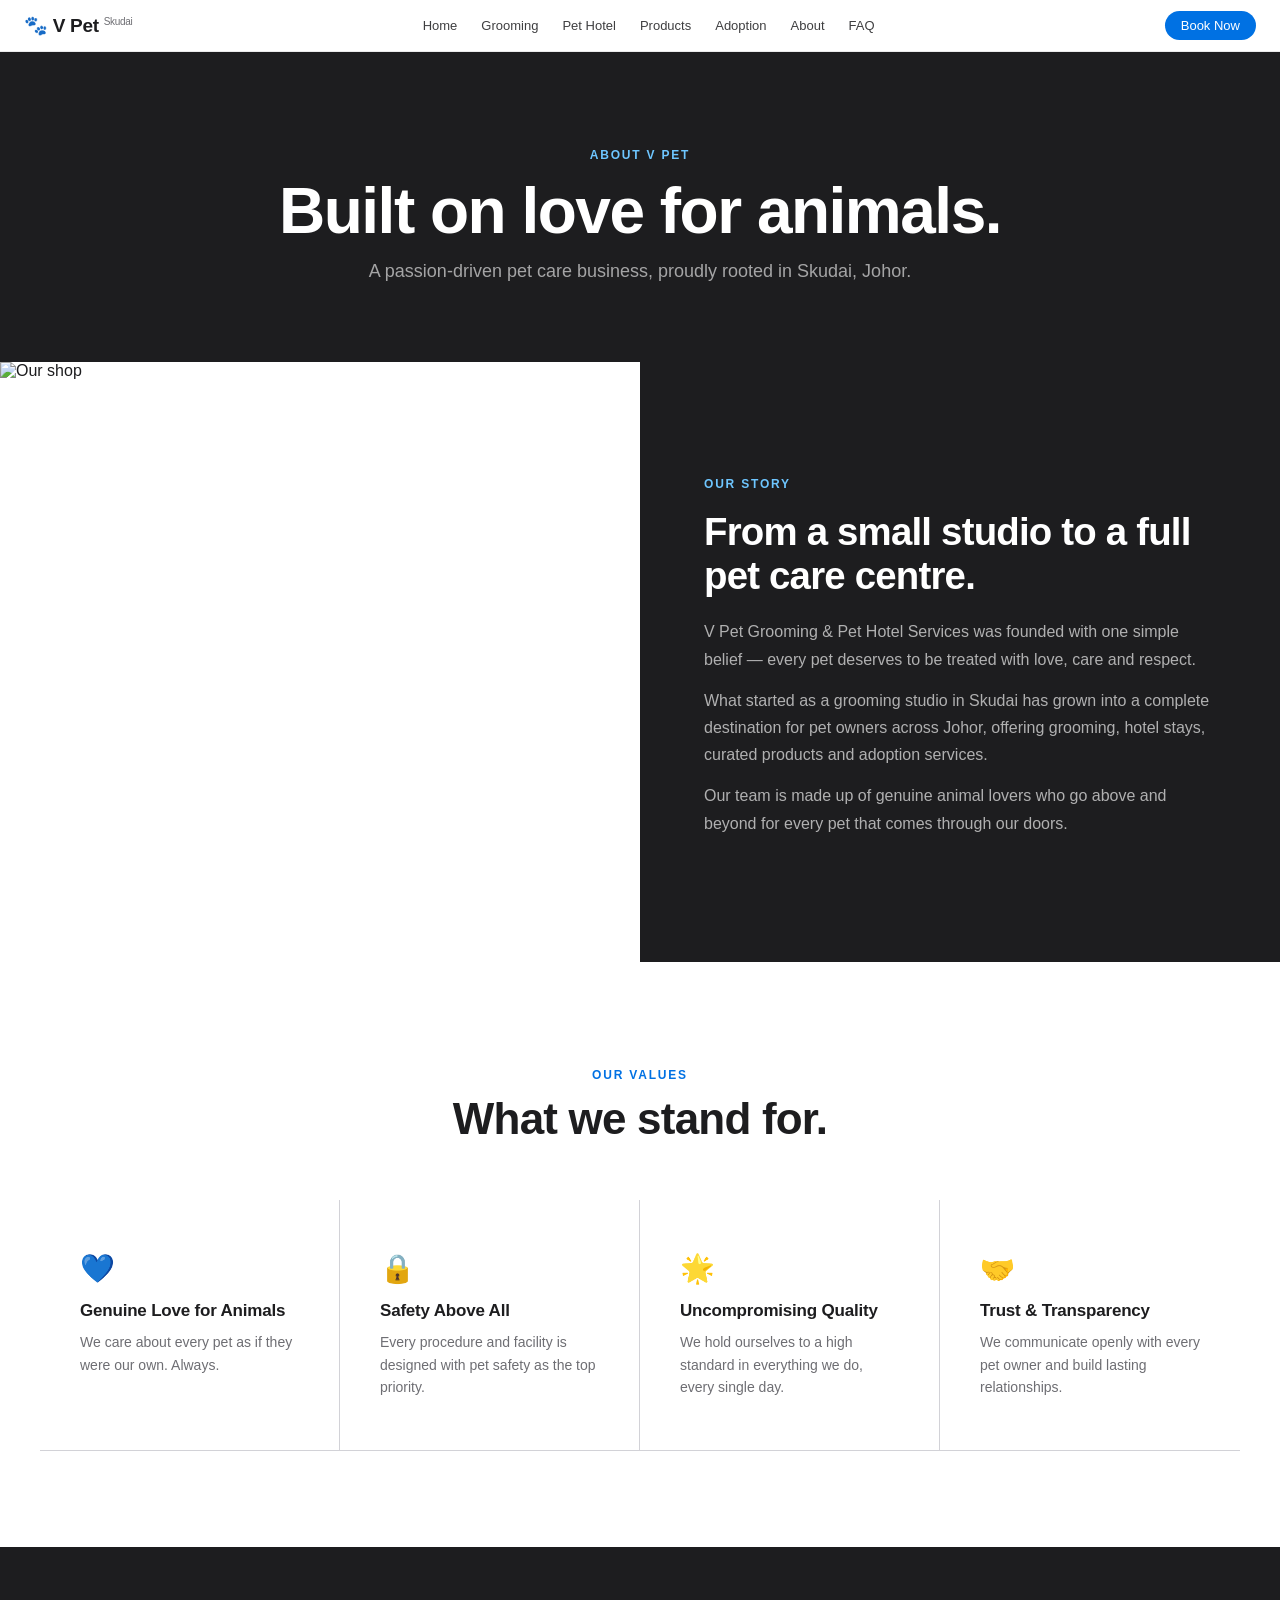
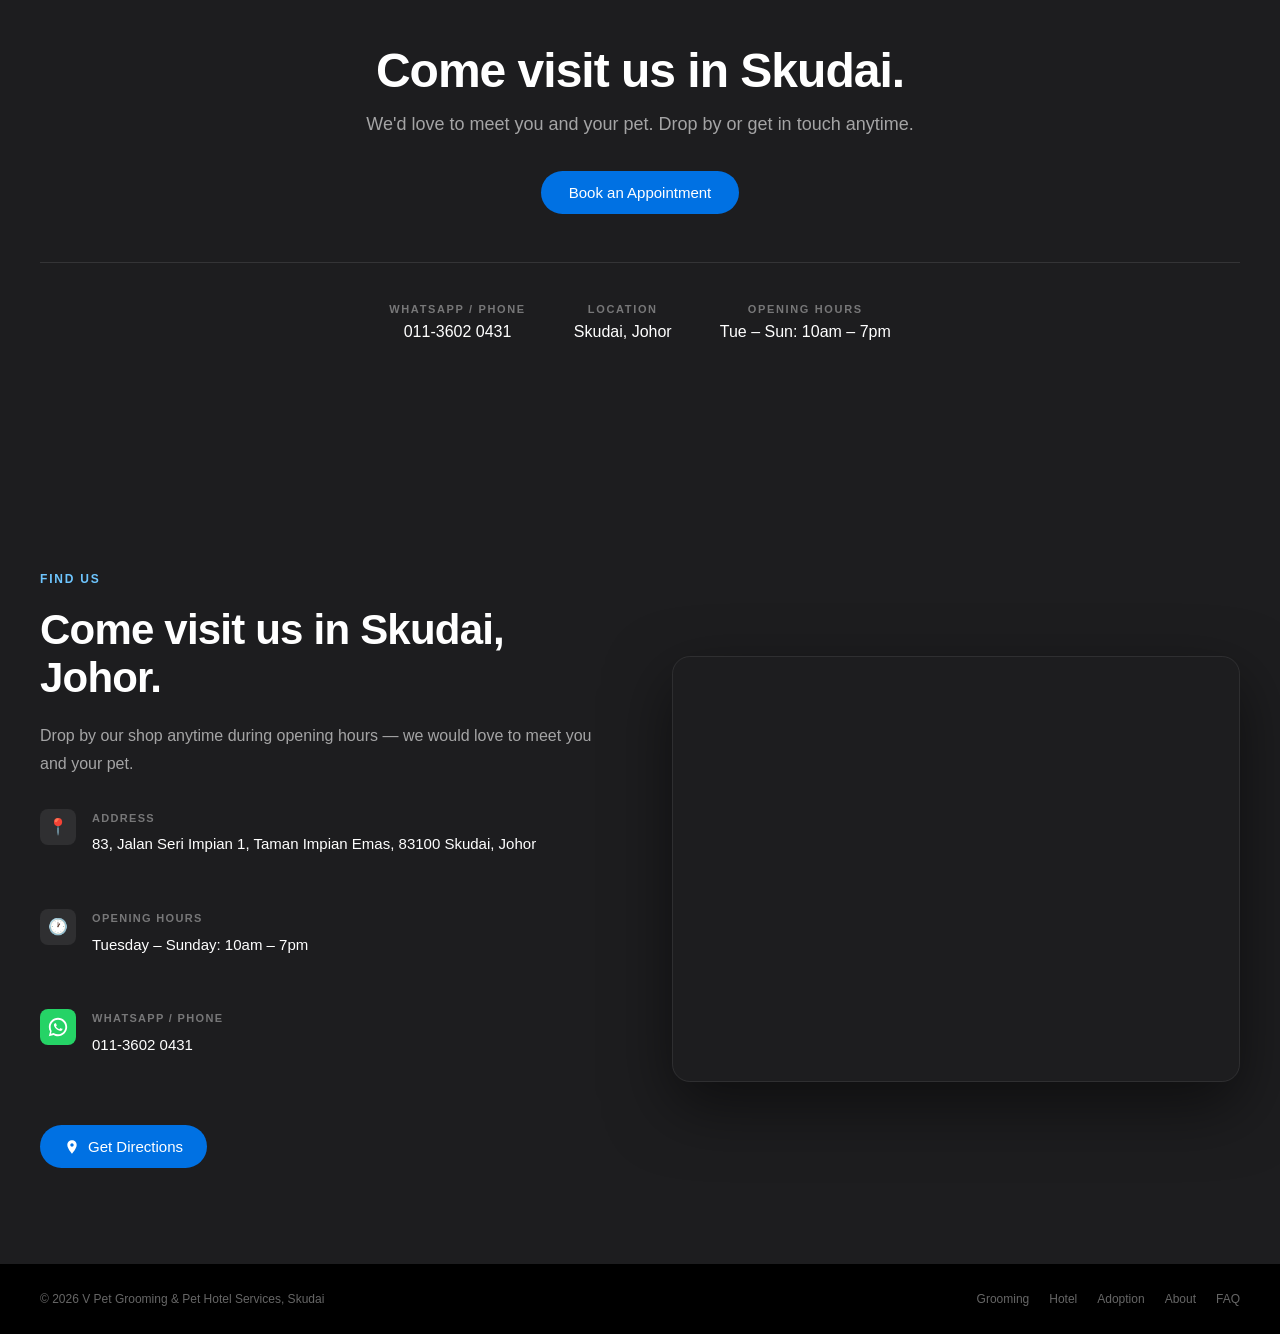
==== commit f68e897b: "undo edit" ====
--- a/about.html
+++ b/about.html
@@ -61,9 +61,9 @@
     <p>We'd love to meet you and your pet. Drop by or get in touch anytime.</p>
     <a href="grooming.html" class="btn-primary">Book an Appointment</a>
     <div class="contact-row">
-      <div class="contact-item"><p class="label">WhatsApp / Phone</p><p class="value">011-3602 0431</p></div>
+      <div class="contact-item"><p class="label">WhatsApp / Phone</p><p class="value cfg-phone">011-3602 0431</p></div>
       <div class="contact-item"><p class="label">Location</p><p class="value">Skudai, Johor</p></div>
-      <div class="contact-item"><p class="label">Opening Hours</p><p class="value">Tue – Sun: 10am – 7pm</p></div>
+      <div class="contact-item"><p class="label">Opening Hours</p><p class="value cfg-hours">Tue – Sun: 10am – 7pm</p></div>
     </div>
   </div>
 
@@ -79,14 +79,14 @@
             <div class="detail-icon">📍</div>
             <div>
               <p class="detail-label">Address</p>
-              <p class="detail-value">83, Jalan Seri Impian 1, Taman Impian Emas,<br>83100 Skudai, Johor</p>
+              <p class="detail-value cfg-address">83, Jalan Seri Impian 1, Taman Impian Emas, 83100 Skudai, Johor</p>
             </div>
           </div>
           <div class="location-detail">
             <div class="detail-icon">🕐</div>
             <div>
               <p class="detail-label">Opening Hours</p>
-              <p class="detail-value">Tuesday – Sunday: 10am – 7pm</p>
+              <p class="detail-value cfg-hours">Tuesday – Sunday: 10am – 7pm</p>
             </div>
           </div>
           <div class="location-detail">
@@ -97,7 +97,7 @@
             </div>
             <div>
               <p class="detail-label">WhatsApp / Phone</p>
-              <p class="detail-value">011-3602 0431</p>
+              <p class="detail-value cfg-phone">011-3602 0431</p>
             </div>
           </div>
         </div>
@@ -161,5 +161,43 @@
       });
     });
   </script>
+
+  <script src="config.js"></script>
+  <script>
+    // Apply config to page
+    document.addEventListener("DOMContentLoaded", () => {
+      const c = VPetConfig;
+
+      // Update all phone numbers
+      document.querySelectorAll(".cfg-phone").forEach(el => el.textContent = c.phone);
+
+      // Update all WhatsApp links
+      document.querySelectorAll(".cfg-whatsapp").forEach(el => {
+        el.href = "https://wa.me/" + c.whatsapp;
+        if (el.textContent.includes("WhatsApp")) el.textContent = "WhatsApp " + c.phone;
+      });
+
+      // Update hours
+      document.querySelectorAll(".cfg-hours").forEach(el =>
+        el.textContent = c.openingDays + ": " + c.openingHours
+      );
+
+      // Update address
+      document.querySelectorAll(".cfg-address").forEach(el => el.textContent = c.address);
+
+      // Update nav Book Now WhatsApp link
+      document.querySelectorAll("a.nav-cta, a.mobile-cta").forEach(el => {
+        if (el.href.includes("wa.me")) el.href = "https://wa.me/" + c.whatsapp;
+      });
+
+      // Promo banner
+      if (c.showBanner) {
+        const banner = document.createElement("div");
+        banner.style.cssText = "background:#0071E3;color:white;text-align:center;padding:10px 24px;font-size:13px;font-weight:500;position:relative;z-index:201;";
+        banner.innerHTML = c.bannerText + ' <a href="https://wa.me/' + c.whatsapp + '" style="color:white;text-decoration:underline;margin-left:8px;">Book now →</a>';
+        document.body.insertBefore(banner, document.body.firstChild);
+      }
+    });
+  </script>
 </body>
 </html>
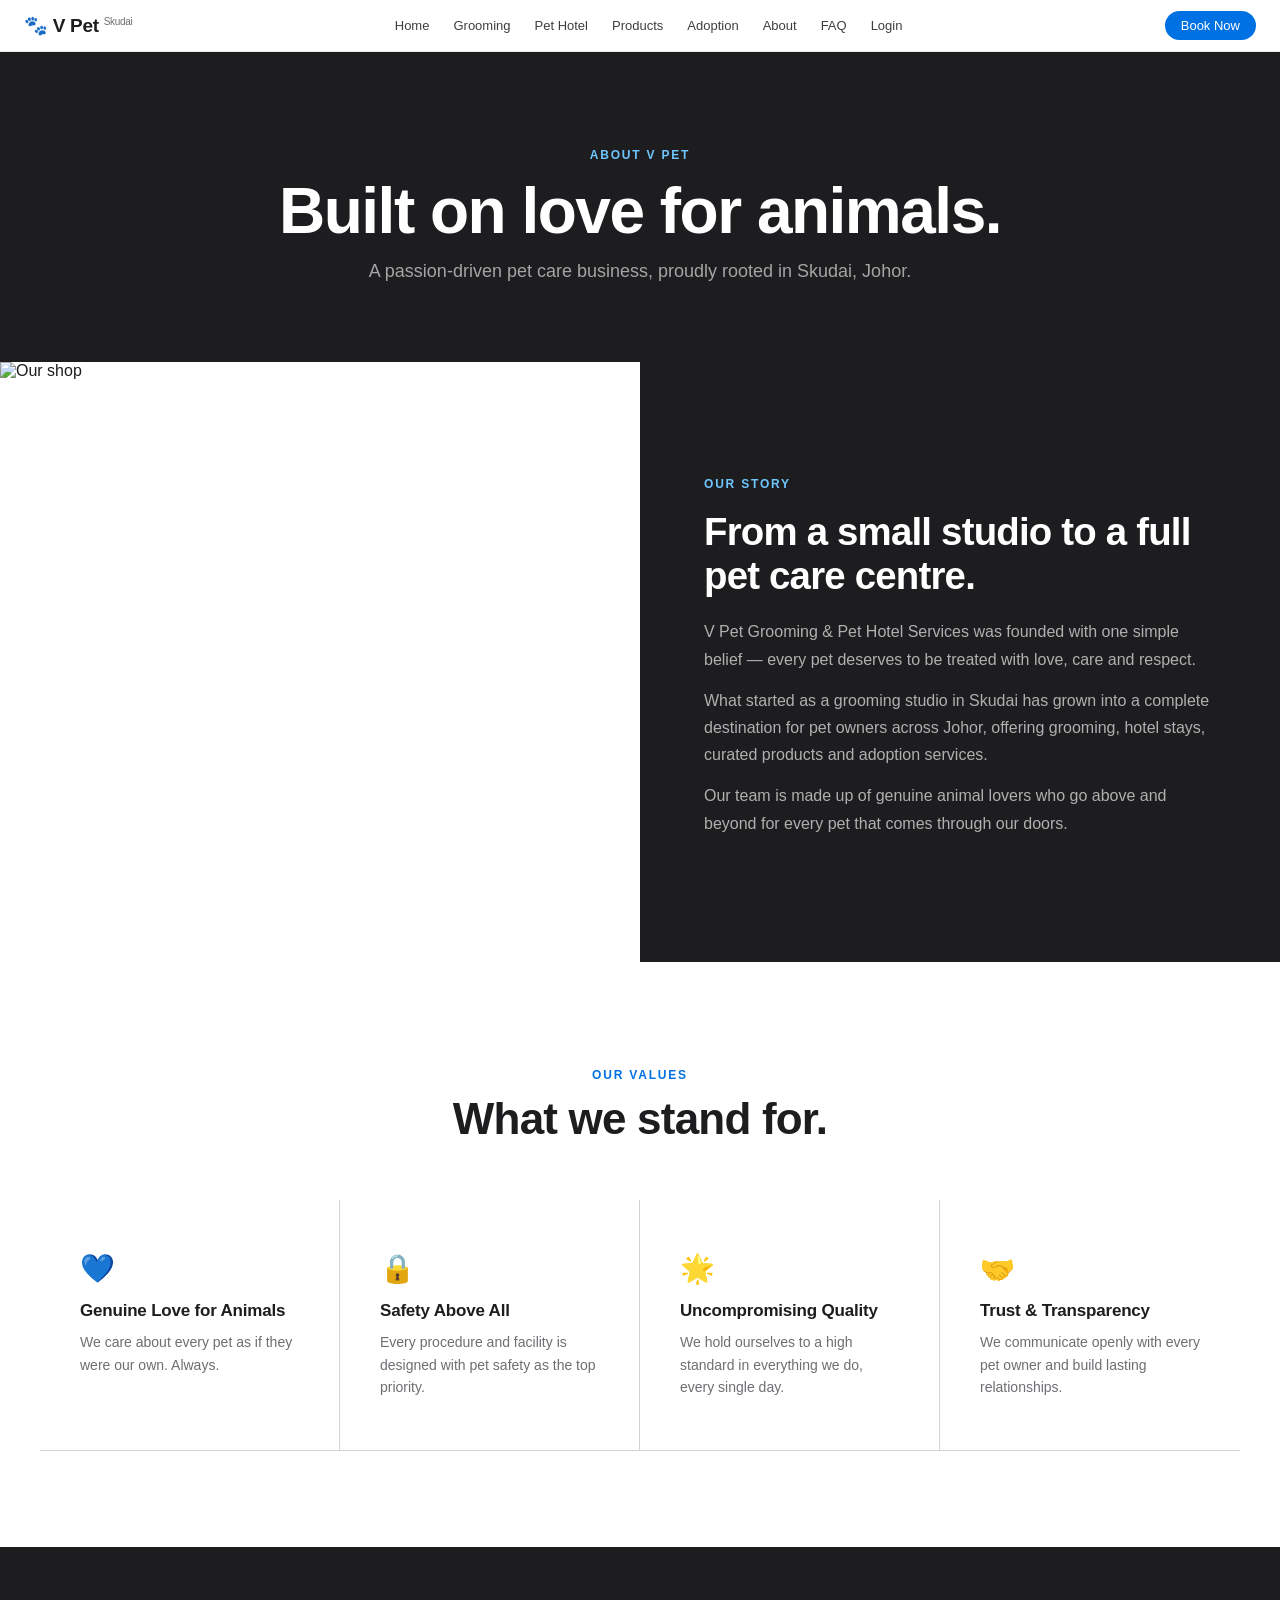
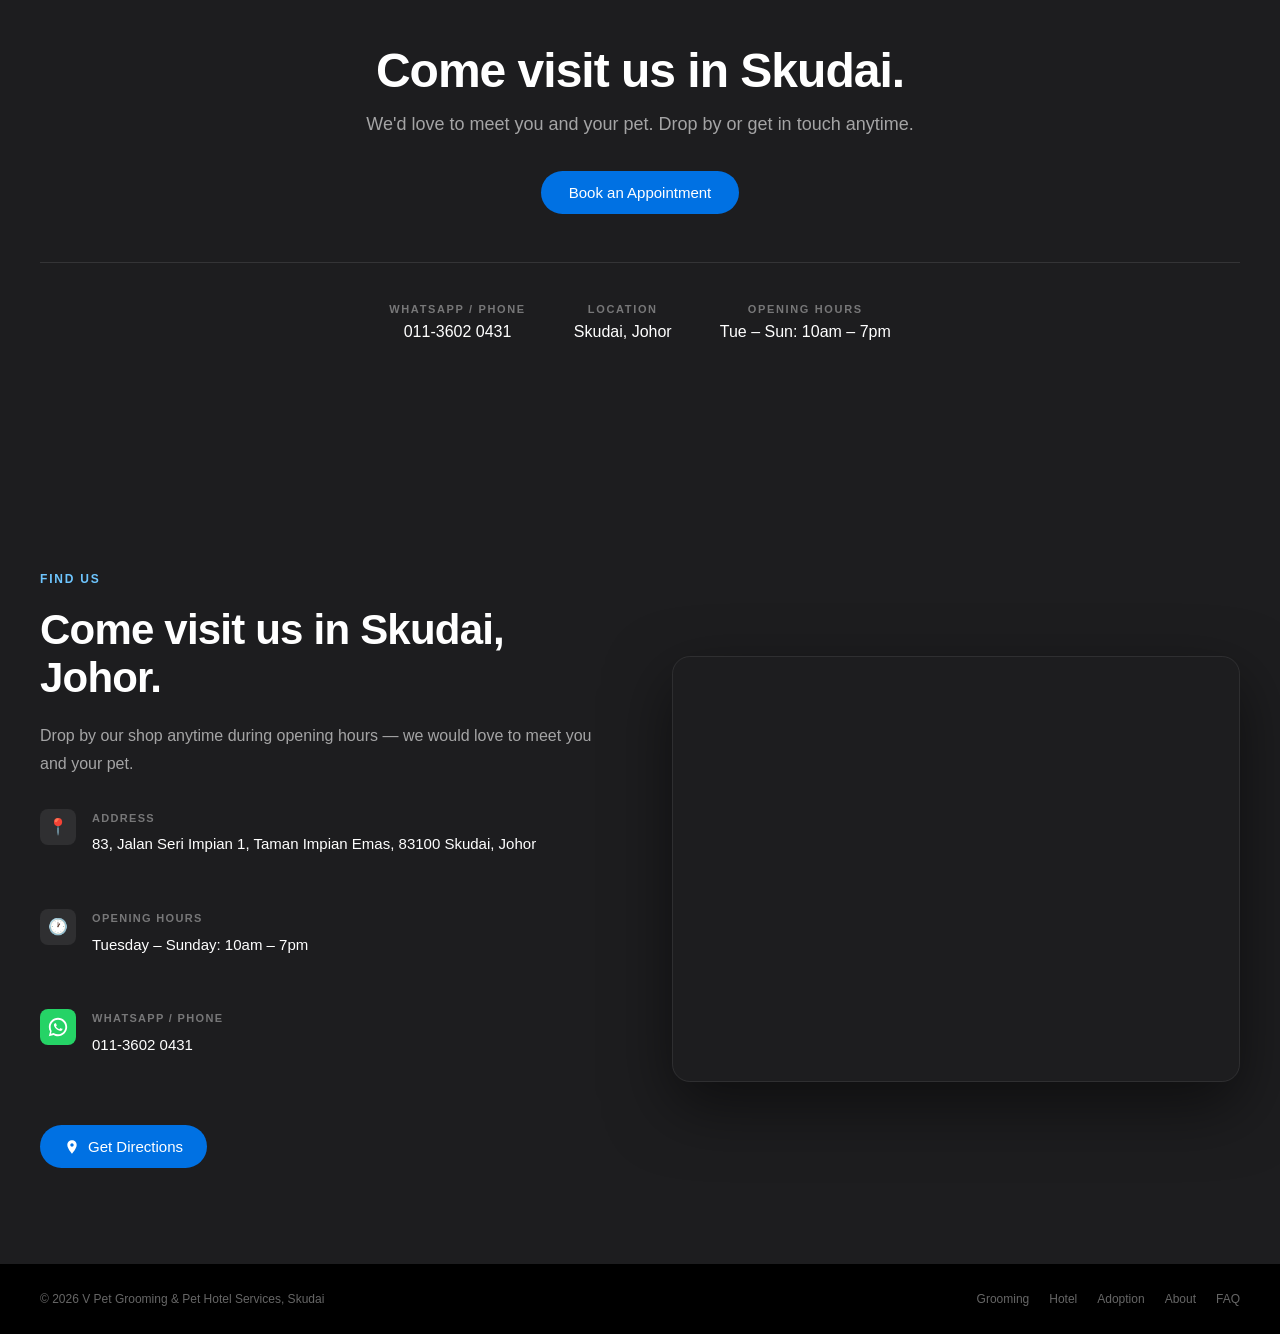
==== commit 2adf5057: "new update" ====
--- a/about.html
+++ b/about.html
@@ -17,6 +17,7 @@
       <li><a href="adoption.html">Adoption</a></li>
       <li><a href="about.html">About</a></li>
       <li><a href="faq.html">FAQ</a></li>
+      <li><a href="customer.html">Login</a></li>
     </ul>
     <a href="grooming.html" class="nav-cta">Book Now</a>
     <button class="hamburger" id="hamburger" aria-label="Toggle menu" aria-expanded="false">
@@ -139,6 +140,7 @@
     <a href="adoption.html">Adoption</a>
     <a href="about.html">About</a>
     <a href="faq.html">FAQ</a>
+    <a href="customer.html">Login</a>
     <a href="https://wa.me/601136020431" target="_blank" class="mobile-cta">Book Now</a>
   </div>
 
@@ -151,7 +153,6 @@
       hamburger.setAttribute("aria-expanded", isOpen);
       document.body.style.overflow = isOpen ? "hidden" : "";
     });
-    // Close on link click
     mobileMenu.querySelectorAll("a").forEach(link => {
       link.addEventListener("click", () => {
         mobileMenu.classList.remove("open");
@@ -164,33 +165,20 @@
 
   <script src="config.js"></script>
   <script>
-    // Apply config to page
     document.addEventListener("DOMContentLoaded", () => {
       const c = VPetConfig;
-
-      // Update all phone numbers
       document.querySelectorAll(".cfg-phone").forEach(el => el.textContent = c.phone);
-
-      // Update all WhatsApp links
       document.querySelectorAll(".cfg-whatsapp").forEach(el => {
         el.href = "https://wa.me/" + c.whatsapp;
         if (el.textContent.includes("WhatsApp")) el.textContent = "WhatsApp " + c.phone;
       });
-
-      // Update hours
       document.querySelectorAll(".cfg-hours").forEach(el =>
         el.textContent = c.openingDays + ": " + c.openingHours
       );
-
-      // Update address
       document.querySelectorAll(".cfg-address").forEach(el => el.textContent = c.address);
-
-      // Update nav Book Now WhatsApp link
       document.querySelectorAll("a.nav-cta, a.mobile-cta").forEach(el => {
         if (el.href.includes("wa.me")) el.href = "https://wa.me/" + c.whatsapp;
       });
-
-      // Promo banner
       if (c.showBanner) {
         const banner = document.createElement("div");
         banner.style.cssText = "background:#0071E3;color:white;text-align:center;padding:10px 24px;font-size:13px;font-weight:500;position:relative;z-index:201;";
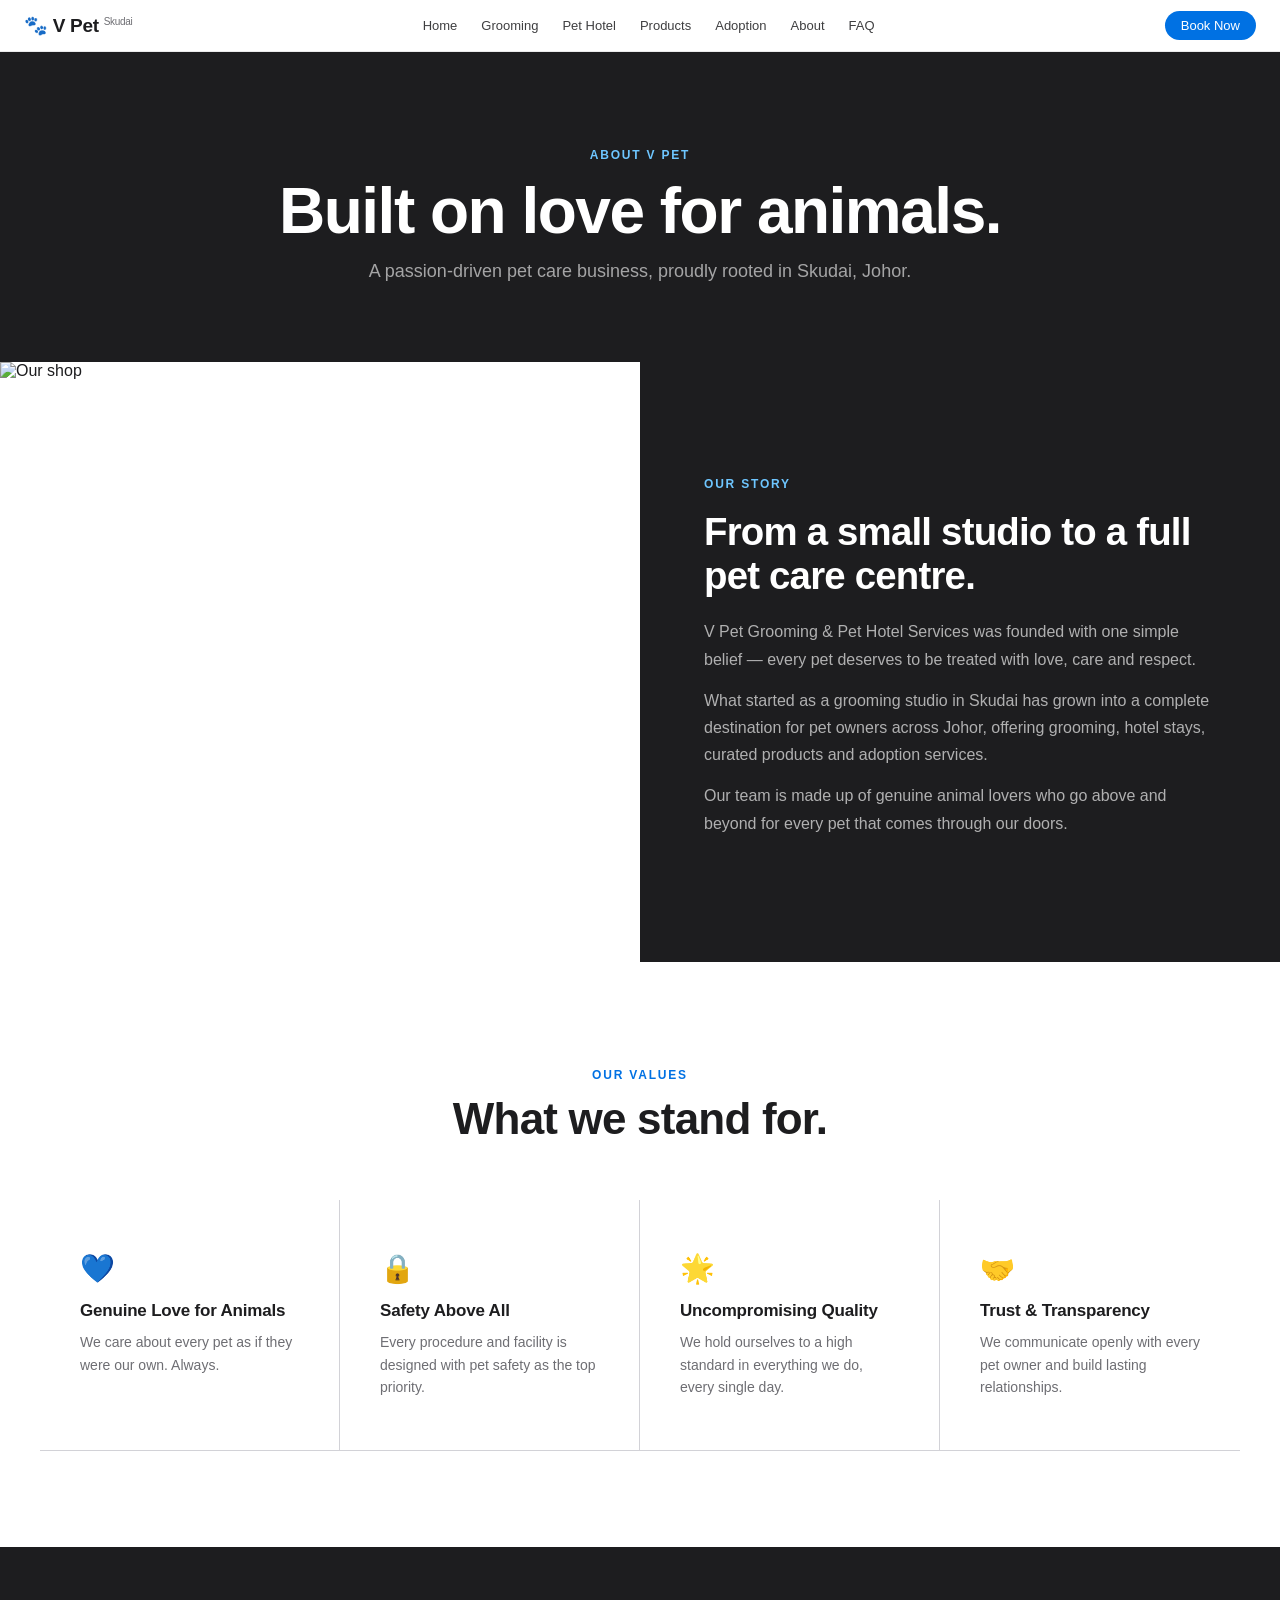
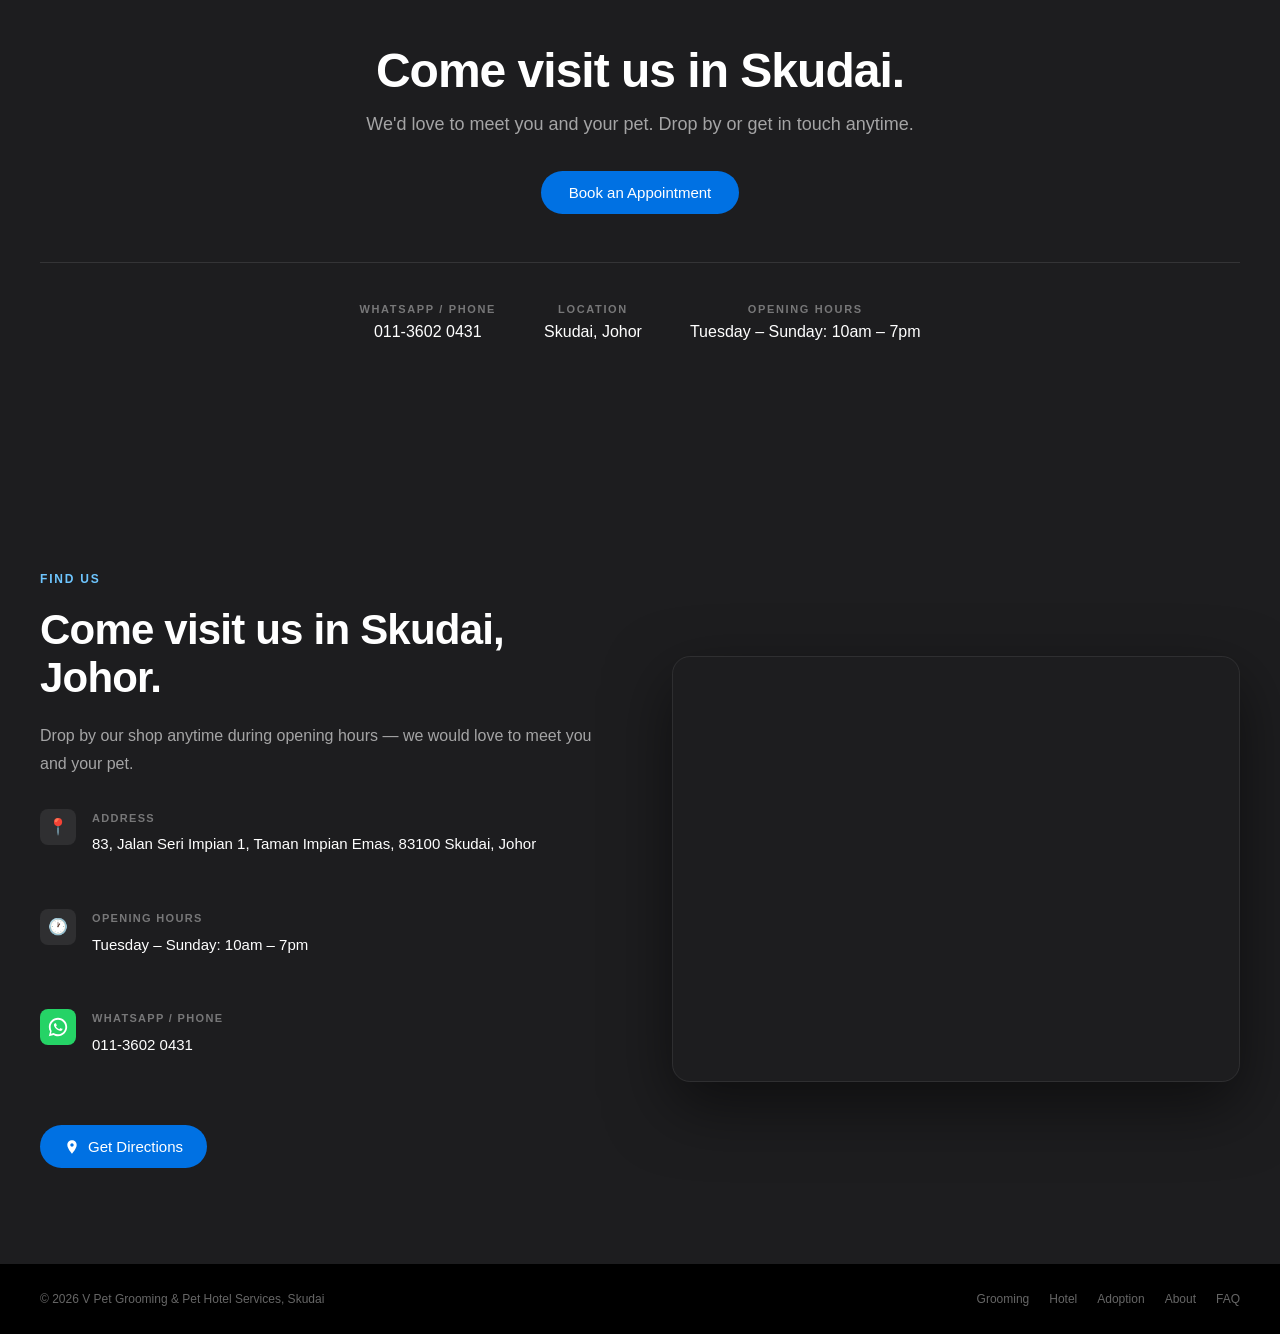
==== commit 7b3bd7cb: "last update" ====
--- a/about.html
+++ b/about.html
@@ -17,7 +17,6 @@
       <li><a href="adoption.html">Adoption</a></li>
       <li><a href="about.html">About</a></li>
       <li><a href="faq.html">FAQ</a></li>
-      <li><a href="customer.html">Login</a></li>
     </ul>
     <a href="grooming.html" class="nav-cta">Book Now</a>
     <button class="hamburger" id="hamburger" aria-label="Toggle menu" aria-expanded="false">
@@ -119,7 +118,6 @@
     </div>
   </section>
 
-
   <footer>
     <p>© 2026 V Pet Grooming & Pet Hotel Services, Skudai</p>
     <div class="footer-links">
@@ -140,7 +138,6 @@
     <a href="adoption.html">Adoption</a>
     <a href="about.html">About</a>
     <a href="faq.html">FAQ</a>
-    <a href="customer.html">Login</a>
     <a href="https://wa.me/601136020431" target="_blank" class="mobile-cta">Book Now</a>
   </div>
 
@@ -163,29 +160,6 @@
     });
   </script>
 
-  <script src="config.js"></script>
-  <script>
-    document.addEventListener("DOMContentLoaded", () => {
-      const c = VPetConfig;
-      document.querySelectorAll(".cfg-phone").forEach(el => el.textContent = c.phone);
-      document.querySelectorAll(".cfg-whatsapp").forEach(el => {
-        el.href = "https://wa.me/" + c.whatsapp;
-        if (el.textContent.includes("WhatsApp")) el.textContent = "WhatsApp " + c.phone;
-      });
-      document.querySelectorAll(".cfg-hours").forEach(el =>
-        el.textContent = c.openingDays + ": " + c.openingHours
-      );
-      document.querySelectorAll(".cfg-address").forEach(el => el.textContent = c.address);
-      document.querySelectorAll("a.nav-cta, a.mobile-cta").forEach(el => {
-        if (el.href.includes("wa.me")) el.href = "https://wa.me/" + c.whatsapp;
-      });
-      if (c.showBanner) {
-        const banner = document.createElement("div");
-        banner.style.cssText = "background:#0071E3;color:white;text-align:center;padding:10px 24px;font-size:13px;font-weight:500;position:relative;z-index:201;";
-        banner.innerHTML = c.bannerText + ' <a href="https://wa.me/' + c.whatsapp + '" style="color:white;text-decoration:underline;margin-left:8px;">Book now →</a>';
-        document.body.insertBefore(banner, document.body.firstChild);
-      }
-    });
-  </script>
+  <script type="module" src="config-loader.js"></script>
 </body>
 </html>
